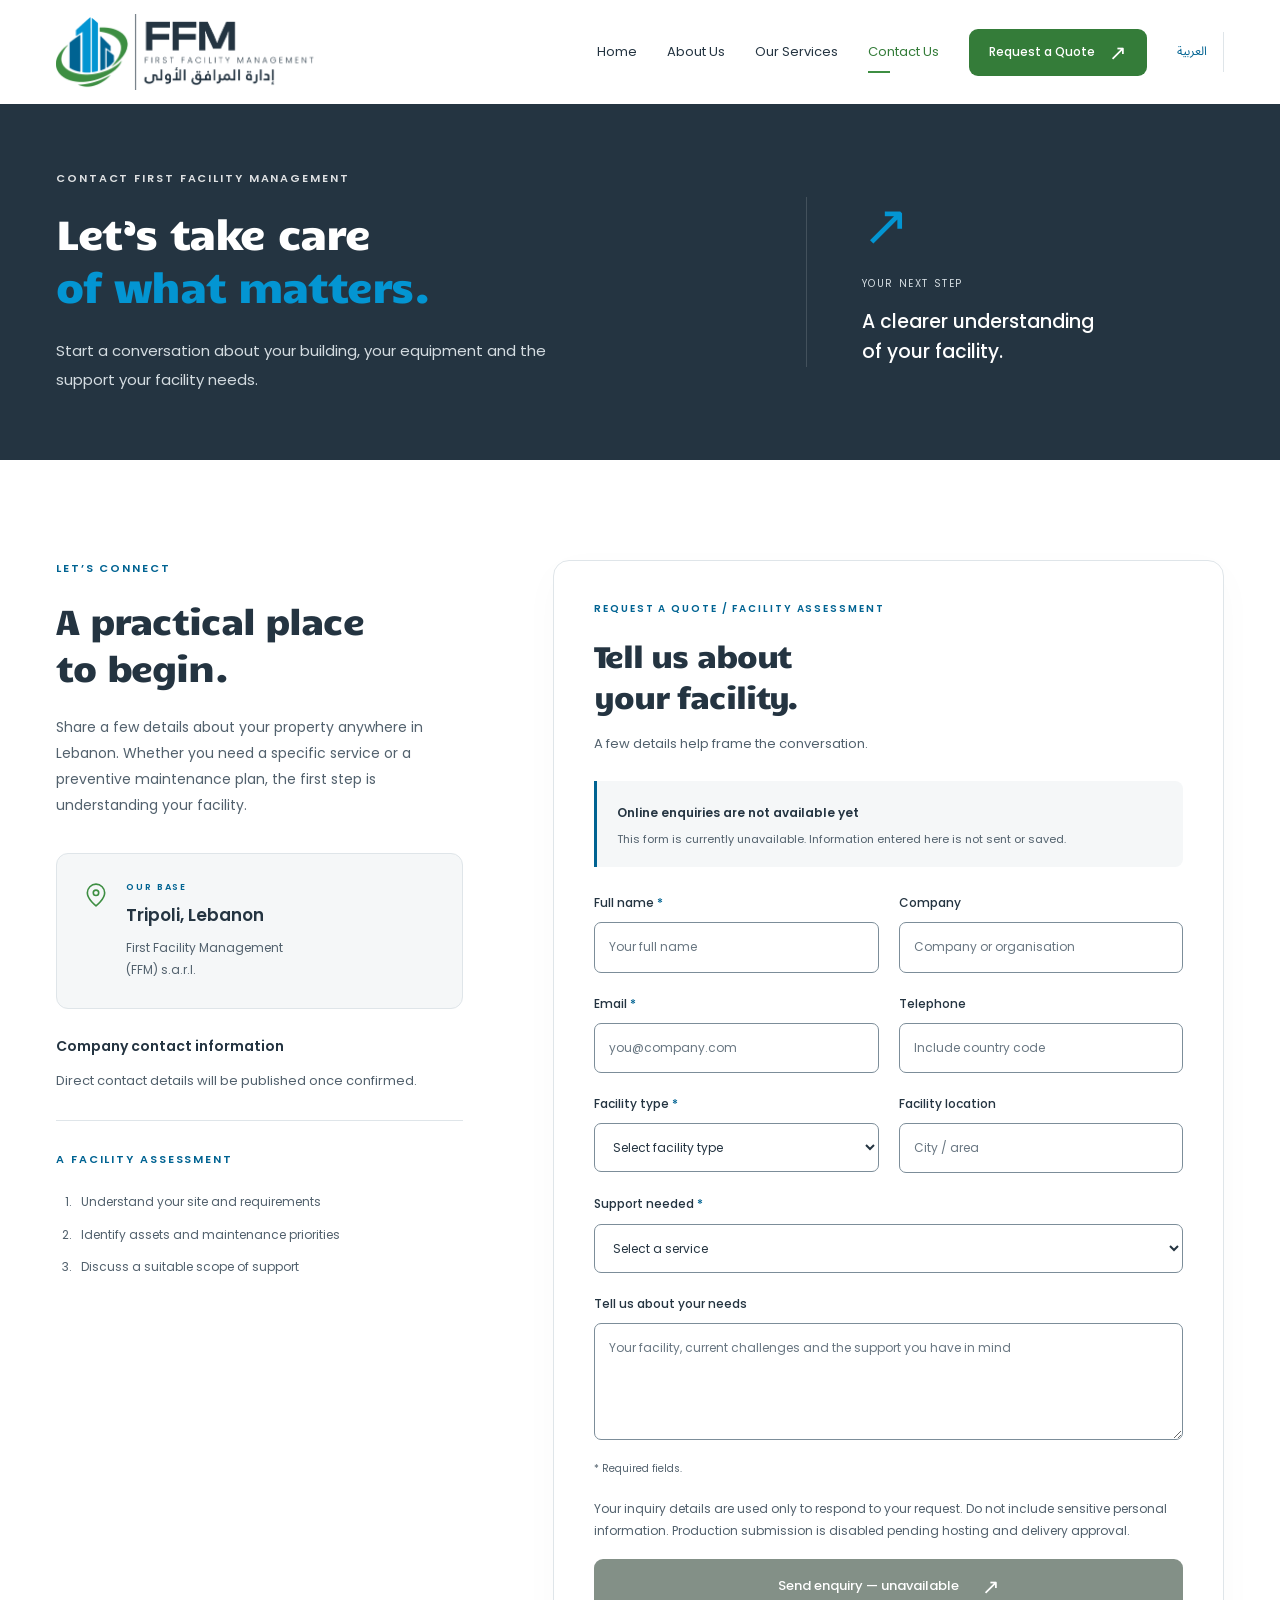
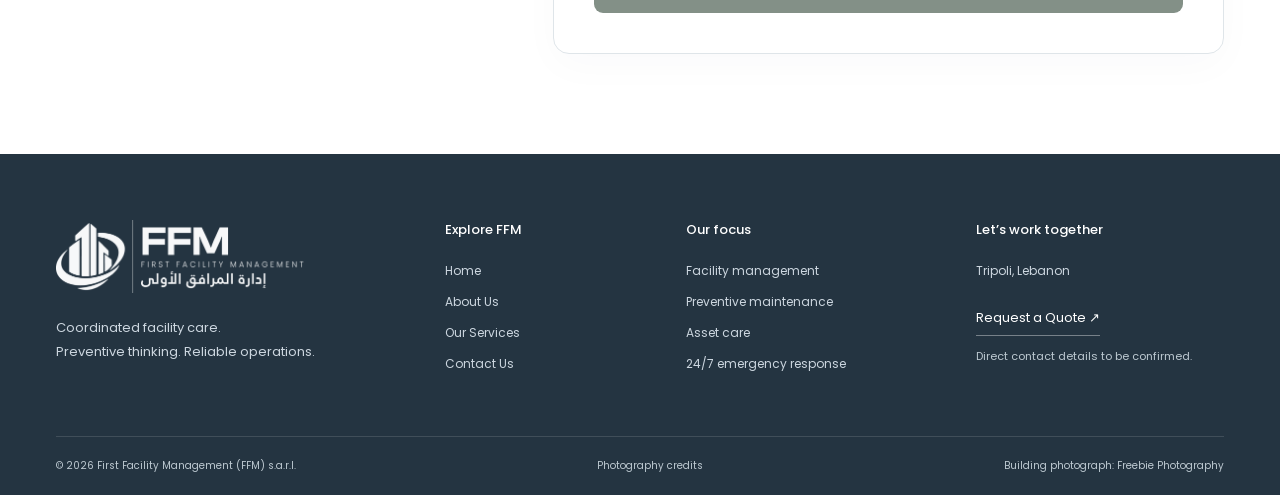
==== en/contact/index.html @ 8238edf7 "Add FFM bilingual staging website" ====
<!doctype html>
<html lang="en" dir="ltr">
<head><meta charset="UTF-8"><meta name="robots" content="noindex, nofollow, noarchive, noimageindex"><meta name="referrer" content="strict-origin-when-cross-origin"><meta http-equiv="Content-Security-Policy" content="default-src &#x27;none&#x27;; script-src &#x27;self&#x27; &#x27;sha256-ByNAc7vwTUI48RlP5/FOjQwm9kF1cXlcR42fUBdoius=&#x27; &#x27;sha256-IPCyXHOtfHx+lLaTHXvNApfLoQvkt0USBWjpABNQolk=&#x27; &#x27;sha256-KcLjpzPrXaC/90I0AnruU0Eg3U4C7017naidCH8Jn4w=&#x27; &#x27;sha256-QOn9Ll6CFoG+Bojv82BhRPxwMXw09pEdeHXZo+hRp00=&#x27; &#x27;sha256-X3HQGn8QXqvT7s4En+KaB195YepJVI7jg8d+Mjn8XVg=&#x27; &#x27;sha256-ZquLlb3VOGJIEPTYeCkK6D+r+b+BxRraUX3EFlGXvEA=&#x27; &#x27;sha256-oX+Po2NcwiCqyCruaH6kAVNzxfhDzzntPPLS+1Vaqjw=&#x27; &#x27;sha256-xtF+/rzwoTB33/N98cSfNZNFbw5Nmln5uhcgIHfJbFg=&#x27; &#x27;sha256-18t6ZNDaaEMp1JjkaYKXuNoH1evKsOM5sc8Bfl//blQ=&#x27; &#x27;sha256-/x7W7R75k8Roq0WaVRQX9blP4OufE5xbAdzklGxsgpw=&#x27;; style-src &#x27;self&#x27;; img-src &#x27;self&#x27;; font-src &#x27;self&#x27;; connect-src &#x27;none&#x27;; base-uri &#x27;none&#x27;; object-src &#x27;none&#x27;; form-action &#x27;none&#x27;; upgrade-insecure-requests"><meta name="viewport" content="width=device-width,initial-scale=1"><title>Contact First Facility Management | FFM Lebanon</title><meta name="description" content="Discuss facility management, building maintenance or a facility assessment anywhere in Lebanon with First Facility Management (FFM), based in Tripoli."><link rel="stylesheet" href="../../site.118ea492048d.css"><link rel="canonical" href="https://www.ffm-lb.com/en/contact/"><link rel="alternate" hreflang="en" href="https://www.ffm-lb.com/en/contact/"><link rel="alternate" hreflang="ar" href="https://www.ffm-lb.com/ar/contact/"><meta property="og:type" content="website"><meta property="og:title" content="Contact First Facility Management | FFM Lebanon"><meta property="og:description" content="Discuss facility management, building maintenance or a facility assessment anywhere in Lebanon with First Facility Management (FFM), based in Tripoli."><meta property="og:url" content="https://samad006.github.io/ffm-staging/en/contact/"><meta property="og:site_name" content="First Facility Management"><meta property="og:image" content="https://samad006.github.io/ffm-staging/assets/logo.a1af8da19d7b.png"><meta property="og:locale" content="en_LB"><link rel="icon" type="image/png" sizes="192x192" href="../../assets/favicon.png"><script type="application/ld+json">{"@context":"https://schema.org","@graph":[{"@type":"Organization","@id":"https://www.ffm-lb.com/#organization","name":"First Facility Management","alternateName":["إدارة المرافق الأولى","FFM"],"url":"https://www.ffm-lb.com/","logo":{"@type":"ImageObject","url":"https://www.ffm-lb.com/assets/logo.a1af8da19d7b.png"},"address":{"@type":"PostalAddress","addressLocality":"Tripoli","addressCountry":"LB"},"areaServed":{"@type":"Country","name":"Lebanon"},"hasOfferCatalog":{"@type":"OfferCatalog","name":"Facility management services","itemListElement":[{"@type":"Offer","itemOffered":{"@type":"Service","name":"Cleaning & Housekeeping","provider":{"@id":"https://www.ffm-lb.com/#organization"},"areaServed":{"@type":"Country","name":"Lebanon"}}},{"@type":"Offer","itemOffered":{"@type":"Service","name":"HVAC & Air-Conditioning","provider":{"@id":"https://www.ffm-lb.com/#organization"},"areaServed":{"@type":"Country","name":"Lebanon"}}},{"@type":"Offer","itemOffered":{"@type":"Service","name":"Building Maintenance & Civil Repairs","provider":{"@id":"https://www.ffm-lb.com/#organization"},"areaServed":{"@type":"Country","name":"Lebanon"}}},{"@type":"Offer","itemOffered":{"@type":"Service","name":"Security Services","provider":{"@id":"https://www.ffm-lb.com/#organization"},"areaServed":{"@type":"Country","name":"Lebanon"}}},{"@type":"Offer","itemOffered":{"@type":"Service","name":"Landscaping","provider":{"@id":"https://www.ffm-lb.com/#organization"},"areaServed":{"@type":"Country","name":"Lebanon"}}},{"@type":"Offer","itemOffered":{"@type":"Service","name":"Electrical Systems","provider":{"@id":"https://www.ffm-lb.com/#organization"},"areaServed":{"@type":"Country","name":"Lebanon"}}},{"@type":"Offer","itemOffered":{"@type":"Service","name":"Plumbing","provider":{"@id":"https://www.ffm-lb.com/#organization"},"areaServed":{"@type":"Country","name":"Lebanon"}}},{"@type":"Offer","itemOffered":{"@type":"Service","name":"Fire, Safety & Waste Management","provider":{"@id":"https://www.ffm-lb.com/#organization"},"areaServed":{"@type":"Country","name":"Lebanon"}}}]}},{"@type":"WebSite","@id":"https://www.ffm-lb.com/#website","url":"https://www.ffm-lb.com/","name":"First Facility Management","alternateName":["FFM","إدارة المرافق الأولى"],"inLanguage":["en","ar"],"publisher":{"@id":"https://www.ffm-lb.com/#organization"}},{"@type":"WebPage","@id":"https://www.ffm-lb.com/en/contact/#webpage","url":"https://www.ffm-lb.com/en/contact/","name":"Contact First Facility Management | FFM Lebanon","inLanguage":"en","isPartOf":{"@id":"https://www.ffm-lb.com/#website"},"about":{"@id":"https://www.ffm-lb.com/#organization"}}]}</script><script>document.documentElement.classList.add('js');</script><link rel="preload" as="font" type="font/woff2" crossorigin href="../../assets/Poppins-Regular.4e0089bafe3d.woff2"><link rel="preload" as="font" type="font/woff2" crossorigin href="../../assets/Candal.c8b5ec3eb2c2.woff2"></head>
<body class="inner-page contact-page"><a class="skip" href="#main">Skip to content</a><header class="header"><div class="wrap nav-wrap"><a class="brand" href="../" aria-label="First Facility Management home"><picture class="optimized-picture"><source type="image/webp" srcset="../../assets/logo.d8a178bd3ba6.webp"><img src="../../assets/logo.a1af8da19d7b.png" alt="FFM — First Facility Management" width="1067" height="308" decoding="async"></picture></a><button type="button" class="menu-toggle" hidden aria-label="Open navigation" data-close-label="Close navigation" aria-expanded="false" aria-controls="navigation"><span></span><span></span></button><nav id="navigation" aria-label="Main navigation"><a href="../">Home</a><a href="../about/">About Us</a><a href="../services/">Our Services</a><a href="./" class="active" aria-current="page">Contact Us</a><a class="button compact" href="./#enquiry">Request a Quote <span class="direction-arrow" aria-hidden="true">↗</span></a><a class="language-switch" href="../../ar/contact/" lang="ar" dir="rtl" aria-label="Switch to Arabic" data-language-switch>العربية</a></nav></div></header><main id="main" tabindex="-1">
<section class="page-hero contact-hero"><div class="wrap contact-hero-grid"><div><p class="eyebrow light">CONTACT FIRST FACILITY MANAGEMENT</p><h1>Let’s take care<br><span>of what matters.</span></h1><p>Start a conversation about your building, your equipment and the support your facility needs.</p></div><div class="contact-hero-aside"><span class="contact-mark" aria-hidden="true">↗</span><p>YOUR NEXT STEP</p><strong>A clearer understanding<br>of your facility.</strong></div></div></section>
<section class="section wrap contact-grid"><aside class="contact-information"><p class="eyebrow">LET’S CONNECT</p><h2>A practical place<br>to begin.</h2><p>Share a few details about your property anywhere in Lebanon. Whether you need a specific service or a preventive maintenance plan, the first step is understanding your facility.</p><div class="location-card"><svg class="icon" viewbox="0 0 24 24" aria-hidden="true"><path d="M20 10c0 6-8 12-8 12S4 16 4 10a8 8 0 1 1 16 0Z"/><circle cx="12" cy="10" r="2.5"/></svg><div><p class="eyebrow">OUR BASE</p><h3>Tripoli, Lebanon</h3><p>First Facility Management<br>(FFM) s.a.r.l.</p></div></div><div class="contact-details"><h3>Company contact information</h3><p>Direct contact details will be published once confirmed.</p></div><div class="contact-next"><p class="eyebrow">A FACILITY ASSESSMENT</p><ol><li>Understand your site and requirements</li><li>Identify assets and maintenance priorities</li><li>Discuss a suitable scope of support</li></ol></div></aside><div class="enquiry-card" id="enquiry"><p class="eyebrow">REQUEST A QUOTE / FACILITY ASSESSMENT</p><h2>Tell us about<br>your facility.</h2><p class="form-intro">A few details help frame the conversation.</p><div class="form-preview-note" id="form-disclosure"><strong>Online enquiries are not available yet</strong><p>This form is currently unavailable. Information entered here is not sent or saved.</p></div><noscript><p>The interactive form requires JavaScript. No information is submitted when it is unavailable.</p></noscript><form id="assessment-form" data-required-message="Please complete this field." data-email-message="Please enter a valid email address." data-length-message="Please shorten this entry to the allowed length." data-integration="disabled" data-form-messages="{&quot;demo_title&quot;: &quot;Local demonstration — no emails sent&quot;, &quot;demo_note&quot;: &quot;Use fictional details only. This local test service does not send email or save your inquiry.&quot;, &quot;submit&quot;: &quot;Send inquiry&quot;, &quot;required_note&quot;: &quot;* Required fields.&quot;, &quot;privacy&quot;: &quot;Your inquiry details are used only to respond to your request. Do not include sensitive personal information. Production submission is disabled pending hosting and delivery approval.&quot;, &quot;nojs&quot;: &quot;The interactive form requires JavaScript. No information is submitted when it is unavailable.&quot;, &quot;connecting&quot;: &quot;Connecting to the local test service…&quot;, &quot;ready&quot;: &quot;Ready for a local test. No email will be sent.&quot;, &quot;sending&quot;: &quot;Submitting your inquiry… Please wait.&quot;, &quot;success&quot;: &quot;The local test service accepted your inquiry. No email was sent.&quot;, &quot;reference&quot;: &quot;Reference:&quot;, &quot;accepted&quot;: &quot;Test inquiry accepted&quot;, &quot;validation_summary&quot;: &quot;Please check the following fields:&quot;, &quot;required&quot;: &quot;Please complete this field.&quot;, &quot;email&quot;: &quot;Please enter a valid email address.&quot;, &quot;too_long&quot;: &quot;Please shorten this entry to the allowed length.&quot;, &quot;invalid&quot;: &quot;Please check this value.&quot;, &quot;phone&quot;: &quot;Use a telephone number with country code, digits and standard separators.&quot;, &quot;network_error&quot;: &quot;We could not confirm acceptance because the connection was interrupted. Your details are still here. Retry without changing them to avoid duplicate submissions.&quot;, &quot;unavailable&quot;: &quot;The inquiry service is unavailable. Your details have not been cleared. Please reload or try again later.&quot;, &quot;delivery_failed&quot;: &quot;The delivery service did not confirm acceptance. Your details are still here; please try again later.&quot;, &quot;rate_limited&quot;: &quot;Too many attempts. Please wait 10 minutes before trying again.&quot;, &quot;too_fast&quot;: &quot;Please wait a moment, then try again.&quot;, &quot;rejected&quot;: &quot;We could not accept this request. Please check the form or try again later.&quot;, &quot;processing&quot;: &quot;This inquiry is still being processed. Wait a moment and retry without changing your details.&quot;, &quot;changed_request&quot;: &quot;This attempt no longer matches the original inquiry. Reload the page before starting a new request.&quot;, &quot;session_expired&quot;: &quot;Your form session expired. Please reload the page and try again.&quot;, &quot;invalid_request&quot;: &quot;We could not process this request. Please reload the page.&quot;, &quot;too_large&quot;: &quot;This request is too large. Please shorten your message.&quot;, &quot;field_name&quot;: &quot;Full name&quot;, &quot;field_company&quot;: &quot;Company&quot;, &quot;field_email&quot;: &quot;Email&quot;, &quot;field_phone&quot;: &quot;Telephone&quot;, &quot;field_facility&quot;: &quot;Facility type&quot;, &quot;field_location&quot;: &quot;Facility location&quot;, &quot;field_service&quot;: &quot;Support needed&quot;, &quot;field_message&quot;: &quot;Details&quot;, &quot;production_success&quot;: &quot;Your inquiry has been accepted for email delivery. Thank you for contacting First Facility Management.&quot;, &quot;disclosure_title&quot;: &quot;Online enquiries are not available yet&quot;, &quot;disclosure_note&quot;: &quot;This form is currently unavailable. Information entered here is not sent or saved.&quot;}" aria-describedby="form-disclosure form-privacy"><div id="form-errors" class="form-feedback" role="alert" tabindex="-1" hidden></div><div class="form-trap" aria-hidden="true"><label>Website<input name="website" tabindex="-1" autocomplete="off" maxlength="200"></label></div><div class="form-row"><label>Full name <span>*</span><input id="enquiry-name" name="name" dir="auto" maxlength="120" autocomplete="name" placeholder="Your full name" required></label><label>Company<input id="enquiry-company" name="company" dir="auto" maxlength="180" autocomplete="organization" placeholder="Company or organisation"></label></div><div class="form-row"><label>Email <span>*</span><input id="enquiry-email" name="email" dir="ltr" maxlength="254" type="email" autocomplete="email" placeholder="you@company.com" required></label><label>Telephone<input id="enquiry-phone" name="phone" dir="ltr" maxlength="40" type="tel" autocomplete="tel" placeholder="Include country code"></label></div><div class="form-row"><label>Facility type <span>*</span><select id="enquiry-facility" name="facility" required><option value="">Select facility type</option><option value="commercial">Commercial building / office</option><option value="residential">Residential complex</option><option value="hospitality">Hotel / hospitality</option><option value="industrial">Industrial facility</option><option value="other">Other</option></select></label><label>Facility location<input id="enquiry-location" name="location" dir="auto" maxlength="180" placeholder="City / area"></label></div><label>Support needed <span>*</span><select id="enquiry-service" name="service" required><option value="">Select a service</option><option value="assessment">Initial facility assessment</option><option value="preventive">Preventive maintenance plan</option><option value="multiple">Multiple facility services</option><option value="cleaning">Cleaning & Housekeeping</option><option value="hvac">HVAC & Air-Conditioning</option><option value="building">Building Maintenance & Civil Repairs</option><option value="security">Security Services</option><option value="landscaping">Landscaping</option><option value="electrical">Electrical Systems</option><option value="plumbing">Plumbing</option><option value="fire-safety">Fire, Safety & Waste Management</option></select></label><label>Tell us about your needs<textarea id="enquiry-message" name="message" dir="auto" maxlength="3000" rows="4" placeholder="Your facility, current challenges and the support you have in mind"></textarea></label><p class="required-note">* Required fields.</p><p id="form-privacy" class="form-privacy">Your inquiry details are used only to respond to your request. Do not include sensitive personal information. Production submission is disabled pending hosting and delivery approval.</p><p id="form-status" class="form-feedback" role="status" aria-live="polite" aria-atomic="true" tabindex="-1"></p><button class="button" type="submit" disabled aria-describedby="form-disclosure">Send enquiry — unavailable <span class="direction-arrow" aria-hidden="true">↗</span></button></form></div></section>
</main><footer><div class="wrap"><div class="footer-grid"><div class="footer-brand"><a href="../" aria-label="First Facility Management home"><picture class="optimized-picture"><source type="image/webp" srcset="../../assets/logo-white.f82beeea6bad.webp"><img src="../../assets/logo-white.808cdcf06591.png" alt="FFM — First Facility Management" width="1012" height="293" decoding="async"></picture></a><p>Coordinated facility care.<br>Preventive thinking. Reliable operations.</p></div><div><h3>Explore FFM</h3><a href="../">Home</a><a href="../about/">About Us</a><a href="../services/">Our Services</a><a href="./">Contact Us</a></div><div><h3>Our focus</h3><span>Facility management</span><span>Preventive maintenance</span><span>Asset care</span><span>24/7 emergency response</span></div><div><h3>Let’s work together</h3><span>Tripoli, Lebanon</span><a class="footer-cta" href="./#enquiry">Request a Quote ↗</a><p class="contact-note">Direct contact details to be confirmed.</p></div></div><div class="footer-bottom"><p>© 2026 First Facility Management (FFM) s.a.r.l.</p><a href="../../assets/IMAGE-CREDITS.txt">Photography credits</a><a href="https://freebie.photography/office/slides/office_block.htm">Building photograph: Freebie Photography</a></div></div></footer>
<script src="../../app.12c803af4e35.js" defer></script><script src="../../form.774b6dfcb8f4.js" defer></script></body></html>
---- site.118ea492048d.css ----
@font-face{font-family:Poppins;src:url('assets/Poppins-Regular.4e0089bafe3d.woff2')}@font-face{font-family:Poppins;src:url('assets/Poppins-Medium.714086076f14.woff2');font-weight:500}@font-face{font-family:Poppins;src:url('assets/Poppins-SemiBold.9757d1991bdb.woff2');font-weight:600}@font-face{font-family:Candal;src:url('assets/Candal.c8b5ec3eb2c2.woff2')}
:root{--navy:#243441;--green:#3d8e42;--blue:#0395d2;--bahama:#006392;--white:#fff;--muted:#596773;--line:#dfe5e9;--paper:#f5f7f8;--radius:16px}*{box-sizing:border-box}html{scroll-behavior:smooth;scroll-padding-top:40px}body{margin:0;color:var(--navy);font:14px/1.8 Poppins,Arial,sans-serif;background:#fff}button,input,select,textarea{font:inherit}button,a{-webkit-tap-highlight-color:transparent}button{cursor:pointer}a{color:inherit;text-decoration:none}button{color:inherit}img{display:block;max-width:100%;object-fit:cover}button:focus-visible,a:focus-visible,input:focus-visible,select:focus-visible,textarea:focus-visible{outline:3px solid var(--blue);outline-offset:5px}button{border:0}p,h1,h2,h3{margin:0}.wrap{width:min(1280px,calc(100% - 112px));margin-inline:auto}.section{padding-block:100px}.eyebrow{font-size:10px;letter-spacing:2px;font-weight:600;line-height:1.6;margin-bottom:20px;color:var(--bahama)}.eyebrow.light{color:#fff;opacity:.85}.dot{display:inline-block;width:6px;height:6px;border-radius:50%;background:var(--green);margin-inline-end:9px;flex-shrink:0}h1,h2{font-family:Candal,Poppins,sans-serif;font-weight:400;letter-spacing:-1.6px}h2{font-size:34px;line-height:1.35}h3{font-size:17px;line-height:1.5;font-weight:600}.button{display:inline-flex;gap:24px;align-items:center;justify-content:center;min-height:52px;border-radius:8px;padding:14px 24px;background:var(--green);color:#fff;font-size:12px;font-weight:500;line-height:1.5;transition:transform .2s,box-shadow .2s}.button span{font-size:21px;line-height:1}.button:hover{transform:translateY(-2px);box-shadow:0 6px 15px #0002}.button.outline{background:transparent;border:1px solid #ffffff45}.button.compact{min-height:44px;padding:12px 19px;font-size:11px;gap:14px}.text-link{display:inline-flex;align-items:center;gap:24px;background:none;padding:0 0 7px;border-bottom:1px solid var(--line);font-weight:500;font-size:12px;color:var(--bahama)}.text-link span{font-size:22px}.text-link:hover{border-color:var(--bahama)}.header{background:#fff}.nav-wrap{min-height:96px;display:flex;align-items:center;justify-content:space-between;gap:40px}.brand{width:257px;flex-shrink:0}.brand img{width:100%;height:auto;object-fit:contain}nav{display:flex;gap:31px;align-items:center}nav>a,nav>button:not(.button){font-size:12px;background:none;padding:11px 0;white-space:nowrap}nav .active{color:var(--green);position:relative}nav .active:after{content:'';position:absolute;width:16px;height:2px;background:var(--green);bottom:2px;inset-inline-start:0}.menu-toggle{display:none}.hero{background:var(--navy);color:#fff;padding-block:86px 110px}.hero-grid{display:grid;grid-template-columns:1.2fr 1fr;gap:54px;align-items:center}.hero h1{font-size:clamp(36px,3.5vw,51px);line-height:1.22;letter-spacing:-1.8px;margin-bottom:25px}.hero h1 span{color:var(--blue)}.hero-description{color:#d4dce1;font-size:15px;line-height:1.9;max-width:490px}.hero-actions{display:flex;flex-wrap:wrap;gap:13px;margin-top:32px}.hero-location{display:flex;align-items:center;gap:8px;margin-top:31px;font-size:11px;color:#c3ccd3}.icon{width:22px;height:22px;fill:none;stroke:currentColor;stroke-width:1.5;stroke-linecap:round;stroke-linejoin:round}.hero-location .icon{width:16px;height:16px}.hero-visual{position:relative;padding-bottom:32px}.hero-photo{width:100%;height:390px;border-radius:var(--radius);object-fit:cover}.image-label{position:absolute;top:20px;inset-inline-start:20px;border:1px solid #fff6;color:#fff;background:#24344180;padding:5px 10px;border-radius:5px;font-size:8px;letter-spacing:1.5px}.photo-card{position:absolute;bottom:4px;inset-inline-start:24px;inset-inline-end:24px;display:flex;gap:13px;align-items:center;background:#fff;color:var(--navy);border-radius:10px;padding:18px 20px;box-shadow:0 10px 30px #0002}.photo-card strong{font-size:12px;font-weight:600}.photo-card p{font-size:10px;color:var(--muted)}.card-icon{display:grid;place-items:center;border-radius:50%;background:#edf5ee;color:var(--green);width:42px;height:42px;flex-shrink:0}.pillars{display:grid;grid-template-columns:repeat(3,1fr);margin-top:-42px;position:relative;background:#fff;border:1px solid var(--line);border-radius:12px;box-shadow:0 10px 35px #24344106;padding:27px 0}.pillars article{padding-inline:31px;border-inline-end:1px solid var(--line)}.pillars article:last-child{border:0}.pillars .eyebrow{font-size:8px;letter-spacing:1.5px;color:var(--muted);display:block;margin-bottom:8px}.pillars strong{font-size:23px;line-height:1.5;display:block;letter-spacing:-.7px;font-weight:600}.pillars p{font-size:10px;color:var(--muted);margin-top:5px}.intro{display:grid;grid-template-columns:1fr 1fr;gap:100px}.intro-copy>p{color:var(--muted);line-height:1.95;margin-bottom:14px}.intro-copy .text-link{margin-top:11px}.services{background:var(--paper)}.section-head{display:flex;justify-content:space-between;gap:40px;align-items:flex-end;margin-bottom:40px}.section-head-side p{font-size:12px;color:var(--muted);margin-bottom:16px}.service-grid{display:grid;grid-template-columns:repeat(3,1fr);gap:24px}.service-card{text-align:start;padding:0;background:#fff;border:1px solid var(--line);border-radius:12px;overflow:hidden;transition:transform .25s,box-shadow .25s}.service-card:hover{transform:translateY(-5px);box-shadow:0 10px 25px #24344110}.service-image{position:relative;overflow:hidden;height:235px}.service-image img{width:100%;height:100%;transition:transform .6s}.service-card:hover img{transform:scale(1.04)}.service-image>span{position:absolute;inset-inline-start:18px;bottom:16px;background:#ffffffee;padding:5px 10px;border-radius:4px;font-size:8px;letter-spacing:1.2px;line-height:1.6;font-weight:500}.service-body{padding:25px}.service-title{display:flex;align-items:center;justify-content:space-between;gap:8px}.service-title h3{font-size:16px}.round-arrow{border:1px solid var(--line);border-radius:50%;width:30px;height:30px;display:grid;place-items:center;flex-shrink:0;font-size:16px}.service-body p{font-size:12px;line-height:1.9;color:var(--muted);margin-top:15px}.services-note{display:flex;align-items:center;justify-content:center;margin-top:30px;color:var(--muted);font-size:10px}.why{display:grid;grid-template-columns:1fr 1.1fr;gap:90px;align-items:center}.why-visual{height:540px;position:relative;border-radius:var(--radius);overflow:hidden}.why-visual>img,.why-visual>picture>img{width:100%;height:100%;object-position:43% center}.why-caption{position:absolute;bottom:0;inset-inline:0;background:var(--navy);padding:29px 32px;color:#fff}.why-caption .eyebrow{font-size:8px;margin-bottom:9px}.why-caption>p:last-child{font-size:20px;line-height:1.5;font-weight:500}.section-description{font-size:12px;color:var(--muted);margin-top:20px;max-width:440px}.benefits{margin-top:26px}.benefits article{display:flex;gap:20px;border-top:1px solid var(--line);padding:20px 0}.benefits article:last-child{padding-bottom:0}.benefit-number{font-size:10px;font-weight:600;color:var(--green);padding-top:4px}.benefits h3{font-size:15px;margin-bottom:7px}.benefits p{font-size:11px;color:var(--muted);line-height:1.9}.approach{background:var(--paper);padding-block:80px}.approach-intro{font-size:12px;color:var(--muted)}.steps{display:grid;grid-template-columns:repeat(4,1fr);gap:35px;margin-top:48px}.step-number{display:block;font:24px Candal,sans-serif;color:var(--bahama);border-bottom:1px solid #b6c5cf;padding-bottom:25px;position:relative}.step-number:after{content:'';height:5px;width:5px;position:absolute;bottom:-3px;inset-inline-start:0;background:var(--green);border-radius:50%}.steps h3{font-size:14px;margin:22px 0 10px}.steps p{font-size:11px;color:var(--muted)}.cta-section{padding-block:75px}.cta{background:var(--bahama);color:#fff;border-radius:16px;padding:54px 56px;display:flex;align-items:center;justify-content:space-between;gap:40px}.cta h2{font-size:30px}.cta .eyebrow{font-size:9px}.cta p:last-child{font-size:12px;color:#d7e7ef;margin-top:17px}.button.white{background:#fff;color:var(--bahama);font-size:11px;white-space:nowrap}footer{background:var(--navy);color:#fff;padding-top:62px}.footer-grid{display:grid;grid-template-columns:1.4fr .8fr 1fr 1fr;gap:50px;padding-bottom:50px}.footer-brand img{width:250px;height:auto;object-fit:contain}.footer-brand p{margin-top:23px;font-size:11px;color:#bdc9d1}.footer-grid h3{font-size:11px;font-weight:500;margin-bottom:17px}.footer-grid a:not(.footer-brand a):not(.footer-cta),.footer-grid button:not(.footer-cta),.footer-grid span{font-size:10px;color:#bdc9d1;display:block;background:none;padding:0;margin-bottom:8px;text-align:start}.footer-cta{display:inline-block;background:none;color:#fff;border-bottom:1px solid #ffffff60;padding:5px 0;margin-top:10px;font-size:11px}.contact-note{font-size:9px;color:#bdc9d1;margin-top:10px}.footer-bottom{border-top:1px solid #ffffff20;display:flex;justify-content:space-between;gap:20px;padding-block:20px;font-size:8px;color:#bdc9d1}.footer-bottom button{background:none;padding:0;font-size:8px;color:#bdc9d1}.footer-bottom a{font-size:8px}.skip{position:absolute;top:-100px;inset-inline-start:10px;padding:10px 20px;background:#fff;z-index:10}.skip:focus{top:10px}dialog{width:min(570px,calc(100% - 36px));padding:42px;border:none;border-radius:16px;color:var(--navy);box-shadow:0 25px 80px #0003;max-height:85vh;overflow:auto}dialog::backdrop{background:#16242ed0}dialog h2{font-size:26px;margin-bottom:20px}.close{position:absolute;top:12px;inset-inline-end:16px;font-size:28px;background:none;width:35px;height:35px}dialog p{font-size:12px;color:var(--muted);margin-bottom:16px}dialog ul{padding-inline-start:20px;font-size:12px;color:var(--muted)}dialog a{color:var(--bahama);text-decoration:underline}dialog .eyebrow{font-size:9px}dialog label{display:block;font-size:11px;margin-bottom:13px}dialog input,dialog select,dialog textarea{width:100%;display:block;padding:10px 12px;margin-top:5px;border:1px solid #becbd4;border-radius:6px;background:#fff;color:var(--navy);font-size:12px}dialog .button{width:100%;margin-top:10px}.preview-note{font-size:10px!important;background:var(--paper);padding:10px;border-radius:6px}
@media(min-width:1600px){.hero h1{font-size:52px}.hero{padding-block:95px 125px}.hero-photo{height:415px}}
@media(max-width:1100px){.wrap{width:calc(100% - 64px)}.nav-wrap{gap:25px}.brand{width:220px}nav{gap:20px}nav>a,nav>button:not(.button){font-size:11px}.hero-grid{gap:30px;grid-template-columns:1.1fr 1fr}.hero h1{font-size:38px}.hero-photo{height:365px}.photo-card{inset-inline:14px;padding:14px;gap:10px}.photo-card strong{font-size:10px}.photo-card p{font-size:8px}.intro{gap:45px}.why{gap:45px}.service-image{height:190px}.service-body{padding:20px}.service-title h3{font-size:14px}.footer-grid{gap:25px}.footer-brand img{width:210px}.cta{padding:40px}.cta h2{font-size:26px}h2{font-size:29px}.steps{gap:24px}}
@media(max-width:820px){.nav-wrap{min-height:82px}.brand{width:220px}.menu-toggle{display:flex;flex-direction:column;justify-content:center;gap:6px;padding:12px;background:none;z-index:3}.menu-toggle span{display:block;width:23px;height:2px;background:var(--navy)}nav{display:none;position:absolute;top:82px;inset-inline:0;background:#fff;padding:20px 32px 30px;z-index:2;border-top:1px solid var(--line);box-shadow:0 10px 25px #0001;align-items:stretch;gap:9px}nav.open{display:flex;flex-direction:column}nav>a,nav>button:not(.button){text-align:start;font-size:14px;padding:10px}nav .active:after{display:none}.hero{padding-block:55px 88px}.hero-grid{grid-template-columns:1fr;gap:38px}.hero h1{font-size:44px}.hero-copy{max-width:650px}.hero-description{max-width:570px}.hero-photo{height:330px;object-position:center}.hero-visual{padding-bottom:22px}.photo-card{max-width:400px;inset-inline-start:20px;inset-inline-end:20px;bottom:0;padding:16px}.photo-card strong{font-size:12px}.photo-card p{font-size:10px}.image-label{top:16px}.pillars{margin-top:-38px;padding:22px 0}.pillars article{padding-inline:18px}.pillars strong{font-size:19px}.pillars p{font-size:9px}.pillars .eyebrow{font-size:7px;letter-spacing:1px}.section{padding-block:65px}.intro{gap:35px}.service-grid{gap:16px}.service-image{height:170px}.service-body{padding:18px}.service-title h3{font-size:13px}.service-body p{font-size:10px}.round-arrow{width:24px;height:24px}.why{grid-template-columns:1fr;gap:40px}.why-visual{height:340px}.why-caption{inset-inline-start:auto;width:50%;padding:25px}.why-copy{max-width:630px}.section-description{max-width:none}.benefits p{font-size:12px}.steps{grid-template-columns:repeat(2,1fr);gap:30px}.cta-section{padding-block:55px}.cta{flex-direction:column;align-items:flex-start;gap:28px}.footer-grid{grid-template-columns:1fr 1fr;gap:35px}.footer-bottom{flex-wrap:wrap}.footer-bottom p{width:100%}}
@media(max-width:560px){.wrap{width:calc(100% - 40px)}body{font-size:12px}.nav-wrap{min-height:76px}.brand{width:208px}nav{top:76px;padding-inline:20px}.hero{padding-block:45px 65px}.hero-grid{gap:32px}.hero .eyebrow{font-size:8px;letter-spacing:1.5px;margin-bottom:20px}.hero h1{font-size:clamp(27px,7.8vw,42px);letter-spacing:-1px;margin-bottom:22px;line-height:1.32}.hero-description{font-size:12px;line-height:1.95}.hero-description br{display:none}.hero-actions{margin-top:26px;gap:10px}.button{font-size:10px;min-height:48px;padding:13px 16px;gap:14px}.hero-location{margin-top:24px;font-size:10px}.hero-photo{height:260px;border-radius:12px}.hero-visual{padding-bottom:30px}.photo-card{inset-inline:14px;padding:14px;gap:10px}.photo-card strong{font-size:10px}.photo-card p{font-size:8px}.card-icon{width:35px;height:35px}.image-label{font-size:7px;inset-inline-start:14px;top:14px}.pillars{grid-template-columns:1fr;margin-top:-26px;padding:0 20px;border-radius:10px}.pillars article{padding:20px 0;border-inline-end:0;border-bottom:1px solid var(--line);display:grid;grid-template-columns:1fr 1.25fr;column-gap:18px;align-items:center}.pillars .eyebrow{grid-column:1/-1;margin-bottom:4px;font-size:7px}.pillars strong{font-size:17px;letter-spacing:-.5px}.pillars p{font-size:9px;line-height:1.8;margin:0}.section{padding-block:52px}.eyebrow{font-size:8px;margin-bottom:14px;letter-spacing:1.6px}h2{font-size:24px;line-height:1.4;letter-spacing:-.8px}.intro{grid-template-columns:1fr;gap:24px}.intro-copy p{font-size:12px}.text-link{font-size:11px}.section-head{display:block;margin-bottom:28px}.section-head-side{margin-top:22px}.section-head-side p{font-size:11px;margin-bottom:10px}.service-grid{grid-template-columns:1fr;gap:22px}.service-image{height:215px}.service-body{padding:23px}.service-title h3{font-size:16px}.service-body p{font-size:12px;margin-top:10px}.round-arrow{width:30px;height:30px}.services-note{font-size:9px;margin-top:24px;align-items:flex-start;justify-content:flex-start}.services-note .dot{margin-top:5px}.why{gap:32px}.why-visual{height:335px}.why-caption{width:100%;padding:21px 24px}.why-caption>p:last-child{font-size:17px}.why-caption>p:last-child br{display:none}.section-description{font-size:12px}.benefits article{gap:15px;padding:20px 0}.benefits h3{font-size:14px}.benefits p{font-size:11px}.approach-intro{margin-top:20px;font-size:11px}.steps{grid-template-columns:1fr;gap:25px;margin-top:30px}.steps article{display:grid;grid-template-columns:42px 1fr;column-gap:20px;border-top:1px solid var(--line);padding-top:24px}.step-number{grid-row:1/3;font-size:19px;border:0;padding:0}.step-number:after{display:none}.steps h3{font-size:14px;margin:0 0 8px}.steps p{font-size:11px}.cta-section{padding-block:40px}.cta{border-radius:12px;padding:32px 25px;gap:25px}.cta h2{font-size:23px}.cta h2 br{display:none}.cta .eyebrow{font-size:7px;letter-spacing:1px}.cta p:last-child{font-size:11px}.cta p:last-child br{display:none}.button.white{white-space:normal;gap:18px;font-size:10px;width:100%}footer{padding-top:45px}.footer-grid{grid-template-columns:1fr 1fr;gap:30px 20px;padding-bottom:35px}.footer-brand{grid-column:1/-1}.footer-brand img{width:230px}.footer-brand p{font-size:11px;margin-top:18px}.footer-grid>div:last-child{grid-column:1/-1}.footer-grid h3{font-size:11px}.footer-grid a:not(.footer-brand a):not(.footer-cta),.footer-grid button:not(.footer-cta),.footer-grid span{font-size:10px}.footer-bottom{gap:12px;padding-block:22px}.footer-bottom a,.footer-bottom button,.footer-bottom p{font-size:8px}.footer-bottom a{width:100%}dialog{padding:35px 24px}dialog h2{font-size:22px}}
@media(prefers-reduced-motion:reduce){html{scroll-behavior:auto}*{transition:none!important}}
:root { --muted: #52616d; --ease: cubic-bezier(.2,.7,.3,1); }
@font-face { font-family: Poppins; src: url('assets/Poppins-Regular.4e0089bafe3d.woff2'); font-display: swap; }
@font-face { font-family: Poppins; src: url('assets/Poppins-Medium.714086076f14.woff2'); font-weight: 500; font-display: swap; }
@font-face { font-family: Poppins; src: url('assets/Poppins-SemiBold.9757d1991bdb.woff2'); font-weight: 600; font-display: swap; }
@font-face { font-family: Candal; src: url('assets/Candal.c8b5ec3eb2c2.woff2'); font-display: swap; }
body { font-size: 15px; line-height: 1.85; -webkit-font-smoothing: antialiased; }
h2 { font-size: 35px; letter-spacing: -1.15px; line-height: 1.36; text-wrap: balance; }
.eyebrow { font-size: 11px; letter-spacing: 1.9px; margin-bottom: 18px; }
.nav-wrap { min-height: 104px; }
.brand { width: 260px; }
nav { gap: 30px; }
nav>a, nav>button:not(.button) { font-size: 13px; transition: color .2s; }
nav>a:hover, nav>button:not(.button):hover { color: var(--bahama); }
nav .active:after { width: 22px; height: 2px; }
.button { font-size: 13px; font-weight: 500; min-height: 54px; padding: 15px 24px; border-radius: 9px; gap: 23px; transition: transform .25s var(--ease), box-shadow .25s, background-color .25s; }
.button.compact { font-size: 12px; min-height: 46px; padding: 13px 20px; }
.button span, .text-link span { transition: transform .25s var(--ease); }
.button:hover span, .text-link:hover span { transform: translate(3px,-2px); }
.button:hover { transform: translateY(-2px); box-shadow: 0 8px 24px #00000018; }
.button:active { transform: translateY(0); box-shadow: none; }
.button.outline { border-color: #ffffff65; }
.button.outline:hover { background: #ffffff0b; border-color: #ffffffa0; }
.text-link { font-size: 13px; gap: 26px; border-color: #bfcdd6; padding-bottom: 6px; }
.hero { padding-block: 76px 116px; position: relative; overflow: clip; }
.hero-grid { grid-template-columns: 1.2fr 1fr; gap: 50px; }
.hero-copy { padding-block: 10px; }
.hero .eyebrow { font-size: 10px; margin-bottom: 27px; }
.hero h1 { font-size: 53px; line-height: 1.23; letter-spacing: -1.75px; margin-bottom: 29px; }
.hero-description { font-size: 16px; max-width: 515px; line-height: 1.85; color: #d5dee5; }
.hero-lead { display: block; font-weight: 500; color: #fff; margin-bottom: 8px; }
.hero-actions { margin-top: 34px; gap: 14px; }
.hero-location { font-size: 12px; margin-top: 28px; color: #c8d4dd; }
.hero-visual { padding-bottom: 29px; }
.hero-photo { height: 475px; border-radius: 18px; object-position: 52% 58%; border: 1px solid #ffffff25; }
.image-label { font-size: 9px; letter-spacing: 1.3px; background: #243441df; padding: 8px 12px; border-color: #ffffff45; top: 22px; inset-inline-start: 22px; }
.photo-card { bottom: 0; inset-inline: 22px; padding: 22px; gap: 16px; border-radius: 12px; box-shadow: 0 18px 35px #111d2840; }
.photo-card strong { font-size: 13px; line-height: 1.6; }
.photo-card p { font-size: 11px; margin-top: 3px; }
.card-icon { width: 46px; height: 46px; }
.pillars { margin-top: -46px; padding: 31px 0; border-radius: 14px; box-shadow: 0 12px 36px #24344108; }
.pillars article { position: relative; padding-inline: 33px; }
.pillars .eyebrow { font-size: 9px; letter-spacing: 1.5px; padding-inline-end: 25px; margin-bottom: 10px; }
.pillars strong { font-size: 26px; line-height: 1.4; }
.pillars p { font-size: 12px; margin-top: 8px; padding-inline-end: 14px; }
.pillar-icon { position: absolute; top: 0; inset-inline-end: 27px; width: 24px; height: 24px; color: var(--bahama); opacity: .65; }
.pillar-icon svg { width: 22px; height: 22px; }
.intro { gap: 94px; align-items: start; }
.intro-copy>p { font-size: 15px; line-height: 1.9; margin-bottom: 17px; }
.intro-copy .text-link { margin-top: 8px; }
.section-head { margin-bottom: 43px; }
.section-head-side p { font-size: 14px; line-height: 1.8; margin-bottom: 18px; }
.service-grid { gap: 25px; align-items: stretch; }
.service-card { border-radius: 14px; display: flex; flex-direction: column; transition: transform .3s var(--ease), box-shadow .3s, border-color .3s; }
.service-card:hover, .service-card:focus-visible { border-color: #9fc2d6; transform: translateY(-5px); box-shadow: 0 16px 36px #24344110; }
.service-image { height: 255px; width: 100%; }
.service-image img { transition: transform .8s var(--ease); }
.service-image>span { font-size: 9px; padding: 7px 11px; bottom: 18px; inset-inline-start: 20px; border-radius: 5px; }
.service-body { padding: 26px; flex: 1; }
.service-title h3 { font-size: 18px; letter-spacing: -.35px; }
.service-body p { font-size: 14px; line-height: 1.8; margin-top: 14px; }
.round-arrow { width: 36px; height: 36px; font-size: 20px; transition: color .25s, background-color .25s, border-color .25s, transform .25s; }
.service-card:hover .round-arrow { background: var(--bahama); border-color: var(--bahama); color: #fff; transform: rotate(0deg); }
.services-note { font-size: 12px; margin-top: 32px; }
.why { gap: 77px; grid-template-columns: 1fr 1.08fr; }
.why-visual { height: 610px; border-radius: 18px; overflow: visible; padding-bottom: 40px; }
.why-visual>img,.why-visual>picture>img { height: 100%; border-radius: 18px; object-position: 47% center; }
.why-caption { inset-inline-start: 24px; inset-inline-end: 24px; bottom: 0; border-radius: 12px; border-inline-start: 4px solid var(--green); padding: 26px 28px; box-shadow: 0 12px 35px #24344112; }
.why-caption .eyebrow { font-size: 9px; letter-spacing: 1.6px; }
.why-caption>p:last-child { font-size: 19px; line-height: 1.55; }
.why-copy .section-description { font-size: 14px; line-height: 1.9; max-width: 465px; margin-top: 21px; }
.benefits { margin-top: 27px; }
.benefits article { gap: 20px; padding: 23px 0; align-items: flex-start; }
.benefit-number { display: grid; place-items: center; flex-shrink: 0; width: 39px; height: 39px; border-radius: 10px; padding: 0; background: #eef5f9; color: var(--bahama); font-size: 12px; transition: background-color .3s; }
.benefits article:hover .benefit-number { background: #e0edf5; }
.benefits h3 { font-size: 16px; margin-bottom: 7px; }
.benefits p { font-size: 13px; line-height: 1.85; }
.approach { background: var(--navy); color: #fff; padding-block: 84px 88px; }
.approach .eyebrow { color: #bcd5e5; }
.approach h2 { font-size: 34px; }
.approach h2 span { color: var(--blue); }
.approach-intro { color: #c5d2dc; font-size: 14px; line-height: 1.85; }
.steps { position: relative; grid-template-columns: repeat(4,1fr); gap: 38px; margin-top: 49px; }
.steps:before { content: ''; position: absolute; top: 28px; inset-inline-start: 28px; inset-inline-end: calc(25% - 20px); height: 1px; background: #ffffff35; }
.steps article { position: relative; padding-top: 0; }
.step-number { width: 58px; height: 58px; display: grid; place-items: center; color: #fff; font-size: 20px; border: 1px solid #ffffff55; border-radius: 50%; background: var(--navy); padding: 0; transition: border-color .3s, color .3s; }
.step-number:after { display: none; }
.steps article:hover .step-number { border-color: var(--blue); color: var(--blue); }
.steps h3 { font-size: 16px; line-height: 1.5; font-weight: 500; margin: 25px 0 13px; }
.steps p { font-size: 13px; line-height: 1.9; color: #c5d2dc; }
.cta-section { padding-block: 84px; }
.cta { border-radius: 18px; padding: 56px; gap: 46px; }
.cta h2 { font-size: 32px; }
.cta .eyebrow { font-size: 10px; }
.cta p:last-child { font-size: 14px; line-height: 1.9; }
.button.white { font-size: 12px; }
footer { padding-top: 66px; }
.footer-grid { gap: 42px; padding-bottom: 52px; }
.footer-brand p { font-size: 13px; color: #ccd6df; }
.footer-grid h3 { font-size: 13px; margin-bottom: 20px; }
.footer-grid a:not(.footer-brand a):not(.footer-cta), .footer-grid button:not(.footer-cta), .footer-grid span { font-size: 12px; color: #ccd6df; margin-bottom: 9px; }
.footer-grid a:hover, .footer-grid button:hover { color: #fff; }
.footer-cta { font-size: 13px; }
.contact-note { font-size: 11px; }
.footer-bottom, .footer-bottom button, .footer-bottom a { font-size: 10px; line-height: 1.8; }
dialog { padding: 46px; border: 1px solid var(--line); }
dialog p, dialog ul { font-size: 14px; line-height: 1.85; }
dialog label { font-size: 13px; margin-bottom: 16px; }
dialog input, dialog select, dialog textarea { font-size: 14px; padding: 12px; }
dialog .close { width: 44px; height: 44px; }
.preview-note { font-size: 12px!important; }
.reveal { opacity: 1; }
@media(prefers-reduced-motion:no-preference) {
.reveal-ready .reveal { opacity: 0; transform: translateY(18px); transition: opacity .65s var(--ease), transform .65s var(--ease); }
.reveal-ready .reveal.is-visible { opacity: 1; transform: none; }
.hero-copy { animation: enter .65s var(--ease) both; }
.hero-visual { animation: enter .8s .08s var(--ease) both; }
@keyframes enter { from { opacity:0; transform:translateY(13px); } to { opacity:1; transform:none; } }
}
@media(min-width:1600px) { .hero h1 { font-size:54px; } .hero-photo { height:480px; } }
@media(max-width:1100px) {
.brand { width: 222px; } nav { gap: 20px; } nav>a, nav>button:not(.button) { font-size: 12px; }
.hero-grid { grid-template-columns: 1.16fr 1fr; gap: 35px; }
.hero h1 { font-size: 40px; } .hero-description { font-size: 14px; }
.hero-photo { height: 410px; } .photo-card { padding: 17px; inset-inline: 15px; gap: 12px; }
.photo-card strong { font-size: 11px; } .photo-card p { font-size: 10px; }
h2 { font-size: 30px; } .intro { gap: 55px; }
.pillars article { padding-inline:24px; } .pillars strong { font-size:23px; } .pillars p { font-size:11px; }
.pillar-icon { inset-inline-end:18px; }
.service-title h3 { font-size:15px; } .service-body { padding:22px; } .service-body p { font-size:13px; }
.service-image { height:220px; } .why { gap:46px; } .why-visual { height:620px; }
.why-caption { inset-inline:16px; padding:23px; } .why-caption>p:last-child { font-size:17px; }
.benefits h3 { font-size:15px; } .benefits p { font-size:12px; }
.steps { gap:28px; } .steps h3 { font-size:14px; } .steps p { font-size:12px; }
.cta { padding:44px; gap:30px; } .cta h2 { font-size:28px; }
.footer-grid { gap:28px; } .footer-grid span, .footer-grid a:not(.footer-brand a):not(.footer-cta), .footer-grid button:not(.footer-cta) { font-size:11px; }
}
@media(max-width:820px) {
.nav-wrap { min-height:86px; } nav { top:86px; } nav>a, nav>button:not(.button) { font-size:15px; }
.hero { padding-block:55px 86px; } .hero-grid { grid-template-columns:1fr; gap:38px; }
.hero h1 { font-size:47px; } .hero-description { font-size:16px; max-width:590px; }
.hero-copy { padding:0; } .hero-photo { height:360px; object-position:50% 58%; }
.hero-visual { padding-bottom:29px; } .photo-card { max-width:440px; padding:20px; inset-inline:22px; }
.photo-card strong { font-size:13px; } .photo-card p { font-size:11px; }
.pillars { padding:25px 0; } .pillars article { padding-inline:19px; }
.pillars .eyebrow { font-size:8px; letter-spacing:1px; } .pillar-icon { display:none; }
.pillars strong { font-size:20px; } .pillars p { font-size:11px; }
.intro { gap:38px; } .intro-copy>p { font-size:14px; }
.section-head-side p { font-size:12px; } .service-grid { gap:16px; }
.service-image { height:185px; } .service-body { padding:19px; } .service-title { flex-wrap:wrap; }
.service-title h3 { font-size:15px; flex-basis:calc(100% - 40px); } .round-arrow { width:30px; height:30px; }
.service-body p { font-size:12px; } .service-image>span { font-size:8px; inset-inline-start:12px; }
.why { grid-template-columns:1fr; gap:40px; } .why-visual { height:450px; }
.why-visual>img,.why-visual>picture>img { object-position:50% 45%; } .why-caption { width:56%; inset-inline-start:auto; inset-inline-end:22px; padding:24px; }
.why-copy { max-width:none; } .why-copy .section-description { max-width:600px; }
.benefits p { font-size:14px; } .benefits h3 { font-size:17px; }
.approach { padding-block:65px; } .approach .section-head { align-items:start; }
.approach h2 { font-size:30px; } .approach-intro { font-size:12px; }
.steps { grid-template-columns:repeat(2,1fr); gap:38px; } .steps:before { display:none; }
.steps h3 { font-size:16px; } .steps p { font-size:14px; }
.cta-section { padding-block:62px; } .cta { align-items:flex-start; gap:28px; }
.footer-grid { gap:36px; } .footer-grid span, .footer-grid a:not(.footer-brand a):not(.footer-cta), .footer-grid button:not(.footer-cta) { font-size:12px; }
}
@media(max-width:560px) {
body { font-size:14px; } .wrap { width:calc(100% - 40px); }
.nav-wrap { min-height:82px; } .brand { width:210px; } nav { top:82px; }
.menu-toggle { min-height:44px; min-width:44px; }
.hero { padding-block:42px 68px; } .hero-grid { gap:31px; }
.hero .eyebrow { font-size:8px; letter-spacing:1.45px; margin-bottom:24px; }
.hero h1 { font-size:clamp(26px,7.8vw,43px); line-height:1.3; margin-bottom:25px; letter-spacing:-.7px; }
.hero-description { font-size:14px; line-height:1.85; } .hero-lead { margin-bottom:10px; font-size:13px; }
.hero-actions { gap:12px; margin-top:27px; }
.button { font-size:11px; min-height:50px; padding:14px 17px; gap:14px; }
.hero-actions .button { flex:1; } .hero-actions .button span { font-size:19px; }
.hero-location { font-size:11px; margin-top:24px; }
.hero-photo { height:290px; border-radius:14px; object-position:50% 56%; }
.hero-visual { padding-bottom:26px; }
.image-label { font-size:8px; letter-spacing:1px; top:15px; inset-inline-start:15px; padding:6px 9px; }
.photo-card { inset-inline:14px; padding:16px; gap:11px; border-radius:10px; }
.photo-card strong { font-size:11px; } .photo-card p { font-size:10px; line-height:1.6; }
.card-icon { width:36px; height:36px; }
.pillars { padding:0 22px; margin-top:-25px; } .pillars article { padding:22px 0; gap:0 19px; }
.pillars .eyebrow { font-size:8px; margin-bottom:7px; } .pillars strong { font-size:19px; }
.pillars p { font-size:11px; margin:0; padding:0; } .pillar-icon { display:none; }
.section { padding-block:62px; } .eyebrow { font-size:9px; letter-spacing:1.7px; margin-bottom:17px; }
h2 { font-size:26px; line-height:1.38; letter-spacing:-.85px; }
.intro { gap:25px; } .intro-copy>p { font-size:14px; line-height:1.9; margin-bottom:15px; }
.text-link { font-size:12px; min-height:44px; } .section-head { margin-bottom:32px; }
.section-head-side { margin-top:23px; } .section-head-side p { font-size:13px; }
.service-grid { gap:24px; } .service-image { height:225px; } .service-image>span { font-size:9px; inset-inline-start:18px; }
.service-body { padding:24px; } .service-title h3 { font-size:18px; } .round-arrow { width:34px; height:34px; }
.service-body p { font-size:14px; line-height:1.85; } .services-note { font-size:11px; margin-top:27px; }
.why { gap:38px; } .why-visual { height:385px; padding-bottom:35px; }
.why-visual>img,.why-visual>picture>img { object-position:43% 45%; border-radius:14px; }
.why-caption { width:auto; inset-inline:15px; padding:22px; }
.why-caption .eyebrow { font-size:8px; } .why-caption>p:last-child { font-size:17px; }
.why-copy .section-description { font-size:14px; } .benefits { margin-top:24px; }
.benefits article { gap:15px; padding:24px 0; } .benefit-number { width:34px; height:34px; font-size:11px; }
.benefits h3 { font-size:15px; } .benefits p { font-size:13px; line-height:1.85; }
.approach { padding-block:62px; } .approach h2 { font-size:26px; }
.approach-intro { font-size:13px; margin-top:20px; } .approach-intro br { display:none; }
.steps { grid-template-columns:1fr; gap:0; margin-top:33px; }
.steps:before { display:block; top:22px; bottom:65px; inset-inline-start:22px; inset-inline-end:auto; width:1px; height:auto; }
.steps article { grid-template-columns:46px 1fr; column-gap:20px; padding:0 0 31px; border:0; }
.steps article:last-child { padding-bottom:0; }
.step-number { grid-row:1/3; width:46px; height:46px; font-size:16px; }
.steps h3 { font-size:15px; margin:5px 0 10px; } .steps p { font-size:13px; line-height:1.85; }
.cta-section { padding-block:46px; } .cta { padding:34px 25px; gap:26px; border-radius:14px; }
.cta h2 { font-size:25px; } .cta .eyebrow { font-size:8px; letter-spacing:1.25px; }
.cta p:last-child { font-size:13px; margin-top:19px; } .button.white { font-size:11px; }
footer { padding-top:48px; } .footer-grid { gap:33px 20px; padding-bottom:35px; }
.footer-brand p { font-size:13px; } .footer-grid h3 { font-size:13px; }
.footer-grid span, .footer-grid a:not(.footer-brand a):not(.footer-cta), .footer-grid button:not(.footer-cta) { font-size:12px; line-height:1.8; margin-bottom:11px; }
.footer-grid button:not(.footer-cta), .footer-grid a:not(.footer-brand a):not(.footer-cta) { min-height:30px; }
.contact-note { font-size:11px; } .footer-bottom, .footer-bottom a, .footer-bottom button { font-size:10px; }
dialog { padding:40px 24px 28px; } dialog p, dialog ul { font-size:13px; }
dialog input, dialog select, dialog textarea { font-size:16px; }
}
@media(max-width:360px) {
.hero-actions { flex-direction:column; } .hero-actions .button { width:100%; }
.hero-description { font-size:13px; } .hero-lead { font-size:12px; }
.photo-card { padding:13px; gap:9px; } .photo-card strong { font-size:10px; } .photo-card p { font-size:9px; }
.pillars article { grid-template-columns:1fr; row-gap:4px; }
.service-body { padding:20px; } .service-title h3 { font-size:16px; }
}
@media(prefers-reduced-motion:reduce) {
*, *:before, *:after { animation:none!important; transition:none!important; }
.reveal-ready .reveal { opacity:1!important; transform:none!important; }
}
.page-hero { background:var(--navy); color:white; padding:72px 0; }
.page-hero h1 { font-size:clamp(36px,3.2vw,47px); line-height:1.3; letter-spacing:-1.4px; margin:0 0 25px; }
.page-hero h1 span { color:var(--blue); }
.page-hero p:not(.eyebrow) { color:#d4dce1; font-size:15px; max-width:540px; line-height:1.9; }
.page-hero .button { margin-top:29px; }
.about-hero { display:grid; grid-template-columns:1.15fr 1fr; align-items:center; gap:65px; }
figure { margin:0; }
.about-hero-image { position:relative; }
.about-hero-image img { width:100%; height:390px; border-radius:14px; object-position:50% 42%; }
.about-hero-image figcaption { position:absolute; bottom:22px; left:22px; right:22px; padding:13px 18px; background:#243441e8; font-size:9px; letter-spacing:1.5px; border-left:3px solid var(--green); }
.story-grid { display:grid; grid-template-columns:1fr 1.25fr; gap:80px; }
.body-copy>p { color:var(--muted); margin-bottom:20px; }
.experience-note { background:var(--paper); padding:24px 28px; border-left:3px solid var(--green); border-radius:0 10px 10px 0; margin-top:30px; }
.experience-note strong { font-size:16px; font-weight:500; }
.experience-note p { color:var(--muted); font-size:13px; line-height:1.9; margin-top:10px; }
.mission-section { background:var(--paper); }
.mission-grid { display:grid; grid-template-columns:1fr 1.1fr; gap:110px; }
.mission-statement { border-left:3px solid var(--blue); padding-left:32px; }
.mission-statement>p:last-child { margin-top:25px; color:var(--muted); max-width:390px; }
.value-list article { display:flex; gap:24px; padding:25px 0; border-top:1px solid #cfd9df; }
.value-list article>span { color:var(--green); font:15px Candal; padding-top:3px; }
.value-list h3 { font-size:17px; margin-bottom:8px; }
.value-list article p { font-size:14px; color:var(--muted); }
.expertise-grid { display:grid; grid-template-columns:1fr 1.1fr; gap:75px; align-items:center; }
.editorial-photo { position:relative; padding-bottom:28px; }
.editorial-photo img { width:100%; height:650px; object-position:50% 43%; border-radius:14px; }
.editorial-caption { position:absolute; bottom:0; left:25px; right:25px; background:var(--navy); color:white; border-left:3px solid var(--green); border-radius:10px; padding:24px; font-size:19px; line-height:1.6; font-weight:500; }
.expertise-copy>p:not(.eyebrow) { color:var(--muted); margin-top:24px; }
.practice-list { margin:25px 0; }
.practice-list article { padding:20px 0; border-top:1px solid var(--line); }
.practice-list h3 { font-size:15px; margin-bottom:9px; }
.practice-list p { font-size:13px; color:var(--muted); }
.services-hero { display:grid; grid-template-columns:1.2fr 1fr; align-items:center; gap:60px; }
.services-hero h1 { font-size:clamp(34px,3vw,43px); }
.services-hero-photo { position:relative; }
.services-hero-photo img { width:100%; height:440px; border-radius:14px; object-position:58% 50%; }
.photo-caption { position:absolute; bottom:20px; left:20px; right:20px; background:white; color:var(--navy); padding:15px 17px; border-radius:9px; font-size:9px; letter-spacing:1px; }
.page-section-intro { max-width:360px; font-size:14px; color:var(--muted); }
.service-index { display:grid; grid-template-columns:repeat(4,1fr); gap:0; padding:0; position:static; background:transparent; box-shadow:none; border:0; margin-bottom:38px; }
.service-index>a { display:block; font-size:11px; padding:11px 8px 11px 0; white-space:normal; color:var(--bahama); border-bottom:1px solid var(--line); }
.service-index>a:hover { color:var(--green); }
.scope-grid { display:grid; grid-template-columns:repeat(2,1fr); gap:30px; }
.scope-card { border:1px solid var(--line); border-radius:14px; overflow:hidden; background:#fff; scroll-margin-top:25px; transition:box-shadow .25s,transform .25s; }
.service-detail { height:100%; }
.service-detail>summary { display:none; }
.service-content { height:100%; display:flex; flex-direction:column; }
.scope-body { flex:1; display:flex; flex-direction:column; }
.scope-body>p:not(.scope-kicker) { margin-bottom:22px; }
.scope-bottom { margin-top:auto!important; }
.mobile-service-tools { display:none; }
.visually-hidden { position:absolute; width:1px; height:1px; padding:0; margin:-1px; overflow:hidden; clip:rect(0,0,0,0); white-space:nowrap; border:0; }
.scope-card:hover { transform:translateY(-4px); box-shadow:0 14px 35px #2434410c; }
.scope-image { position:relative; height:240px; overflow:hidden; }
.scope-image img { width:100%; height:100%; object-position:center; }
.scope-image>span { position:absolute; top:19px; left:19px; width:37px; height:37px; border-radius:50%; display:grid; place-items:center; color:white; background:#243441e8; font:12px Candal; }
#hvac .scope-image img { object-position:50% 26%; }
#electrical .scope-image img { object-position:50% 37%; }
#fire-safety .scope-image img { object-position:50% 60%; }
.scope-body { padding:28px; }
.scope-kicker { color:var(--bahama); font-size:11px; margin-bottom:10px; }
.scope-body h3 { font-size:20px; line-height:1.5; margin-bottom:14px; }
.scope-body>p:not(.scope-kicker) { font-size:14px; color:var(--muted); }
.scope-bottom { display:flex; justify-content:space-between; align-items:center; gap:15px; margin-top:24px; padding-top:18px; border-top:1px solid var(--line); }
.scope-bottom>span { color:var(--muted); font-size:10px; }
.scope-bottom>a { display:grid; place-items:center; width:44px; height:44px; border-radius:50%; background:var(--paper); color:var(--bahama); font-size:23px; flex-shrink:0; transition:background .2s; }
.scope-bottom>a:hover { background:#e1eef4; }
.scope-note { margin-top:28px; font-size:12px; color:var(--muted); max-width:890px; }
.asset-section { background:var(--navy); color:white; }
.asset-grid { display:grid; grid-template-columns:1fr 1fr; gap:90px; align-items:center; }
.asset-grid h2 { margin-bottom:25px; }
.asset-grid p:not(.eyebrow) { color:#c5d2dc; font-size:15px; }
.asset-grid .button { margin-top:28px; }
.asset-photo img { width:100%; height:330px; border-radius:14px; }
.asset-principles { display:grid; grid-template-columns:repeat(3,1fr); gap:50px; margin-top:55px; }
.asset-principles article { border-top:1px solid #ffffff30; padding-top:24px; }
.asset-principles article>span { color:var(--blue); font:16px Candal; }
.asset-principles h3 { font-size:16px; font-weight:500; margin:17px 0 12px; }
.asset-principles p { font-size:13px; color:#c5d2dc; }
.response-band { display:grid; grid-template-columns:1.2fr 1fr; gap:70px; padding-top:85px; align-items:center; }
.response-band h2 { font-size:28px; }
.response-band>p { color:var(--muted); font-size:14px; }
.contact-hero { padding:66px 0; }
.contact-hero-grid { display:grid; grid-template-columns:1.6fr 1fr; align-items:center; gap:80px; }
.contact-hero-aside { border-left:1px solid #ffffff25; padding-left:55px; }
.contact-mark { display:block; color:var(--blue); font-size:57px; line-height:1; margin-bottom:20px; }
.contact-hero .contact-hero-aside p { font-size:10px; letter-spacing:1.6px; margin-bottom:14px; }
.contact-hero-aside strong { font-size:19px; font-weight:500; line-height:1.6; }
.contact-grid { display:grid; grid-template-columns:.85fr 1.4fr; gap:90px; align-items:start; }
.contact-information>p:not(.eyebrow) { color:var(--muted); font-size:14px; margin-top:24px; }
.location-card { display:flex; gap:17px; margin-top:35px; padding:26px; border-radius:12px; background:var(--paper); border:1px solid var(--line); }
.location-card>.icon { color:var(--green); margin-top:2px; flex-shrink:0; width:26px; height:26px; }
.location-card .eyebrow { font-size:9px; margin-bottom:8px; }
.location-card h3 { font-size:17px; }
.location-card p:last-child { font-size:12px; color:var(--muted); margin-top:9px; }
.contact-details { padding:27px 0; border-bottom:1px solid var(--line); }
.contact-details h3 { font-size:14px; margin-bottom:12px; }
.contact-details p { font-size:13px; color:var(--muted); }
.contact-details .small-note { font-size:11px; margin-top:12px; }
.contact-next { padding-top:30px; }
.contact-next ol { padding:0 0 0 19px; color:var(--muted); font-size:12px; }
.contact-next li { padding:5px 0 5px 6px; }
.enquiry-card { padding:40px; border:1px solid var(--line); border-radius:16px; box-shadow:0 12px 40px #24344106; scroll-margin-top:30px; }
.enquiry-card .eyebrow { font-size:10px; }
.enquiry-card h2 { font-size:30px; }
.form-intro { font-size:13px; color:var(--muted); margin-top:15px; }
.form-preview-note { background:var(--paper); padding:17px 20px; border-left:3px solid var(--bahama); border-radius:0 8px 8px 0; margin:25px 0; }
.form-preview-note strong { font-size:12px; font-weight:600; }
.form-preview-note p { color:var(--muted); font-size:11px; margin-top:5px; line-height:1.8; }
.form-row { display:grid; grid-template-columns:1fr 1fr; gap:20px; }
#assessment-form label { display:block; font-size:12px; font-weight:500; margin-bottom:20px; }
#assessment-form label>span { color:var(--bahama); }
#assessment-form input,#assessment-form select,#assessment-form textarea { display:block; width:100%; padding:13px 14px; margin-top:8px; background:white; color:var(--navy); border:1px solid #bfcbd4; border-radius:7px; font-size:12px; font-weight:400; min-height:49px; }
#assessment-form input::placeholder,#assessment-form textarea::placeholder { color:#697782; opacity:1; }
#assessment-form textarea { resize:vertical; }
.required-note { font-size:10px; color:var(--muted); margin-bottom:20px; }
#assessment-form .button { width:100%; }
#assessment-form .button:disabled { background:#6e7d73; opacity:.85; cursor:not-allowed; transform:none; box-shadow:none; }
#assessment-form .button:disabled span { transform:none; }
@media(max-width:1100px) {
.about-hero,.services-hero { gap:40px; } .page-hero h1 { font-size:36px; }
.story-grid,.expertise-grid,.mission-grid,.contact-grid { gap:50px; }
.scope-body h3 { font-size:18px; } .scope-body { padding:24px; }
.enquiry-card { padding:30px; } .form-row { gap:15px; }
.asset-grid { gap:45px; } .contact-hero-grid { gap:45px; }
}
@media(max-width:820px) {
.page-hero { padding:55px 0; } .about-hero,.services-hero { grid-template-columns:1fr; gap:35px; }
.page-hero h1 { font-size:40px; } .about-hero-image img { height:330px; }
.services-hero-photo img { height:310px; } .story-grid { grid-template-columns:1fr; gap:30px; }
.mission-grid { gap:40px; } .mission-statement { padding-left:24px; }
.expertise-grid { grid-template-columns:1fr; gap:40px; } .editorial-photo img { height:480px; object-position:50% 35%; }
.scope-grid { gap:22px; } .scope-image { height:210px; } .scope-body { padding:22px; }
.service-index { display:grid; grid-template-columns:repeat(2,1fr); }
.asset-grid { grid-template-columns:1fr; gap:35px; } .asset-photo img { height:330px; }
.asset-principles { gap:28px; } .response-band { gap:30px; padding-top:65px; }
.contact-grid { grid-template-columns:1fr; gap:40px; } .contact-information { max-width:650px; }
.contact-hero-grid { grid-template-columns:1.5fr 1fr; gap:30px; }
.contact-hero-aside { padding-left:25px; } .contact-hero-aside strong { font-size:16px; }
}
@media(max-width:560px) {
.page-hero { padding:42px 0; } .page-hero h1 { font-size:clamp(27px,7.7vw,38px); letter-spacing:-.8px; }
.page-hero p:not(.eyebrow) { font-size:14px; } .page-hero .eyebrow { font-size:8px; letter-spacing:1.3px; }
.about-hero-image img { height:290px; } .about-hero-image figcaption { font-size:7px; left:15px; right:15px; bottom:15px; padding:12px; }
.story-grid { gap:25px; } .body-copy>p { font-size:14px; } .experience-note { padding:21px; }
.experience-note strong { font-size:14px; } .experience-note p { font-size:12px; }
.mission-grid { grid-template-columns:1fr; gap:35px; } .mission-statement { padding-left:23px; }
.mission-statement>p:last-child { font-size:14px; } .mission-statement h2 br { display:none; }
.value-list article { gap:19px; padding:23px 0; } .value-list h3 { font-size:15px; } .value-list article p { font-size:13px; }
.editorial-photo img { height:390px; } .editorial-caption { left:15px; right:15px; padding:22px; font-size:17px; }
.expertise-copy>p:not(.eyebrow) { font-size:14px; } .practice-list h3 { font-size:14px; }
.services-hero-photo img { height:270px; } .photo-caption { font-size:7px; padding:13px; left:15px; right:15px; bottom:15px; letter-spacing:.7px; }
.page-section-intro { margin-top:23px; font-size:14px; } .service-index { margin-bottom:30px; }
.service-index>a { font-size:10px; min-height:44px; } .scope-grid { grid-template-columns:1fr; gap:25px; }
.scope-image { height:225px; } .scope-body { padding:24px; } .scope-body h3 { font-size:18px; }
.scope-body>p:not(.scope-kicker) { font-size:13px; } .scope-kicker { font-size:10px; }
.scope-note { font-size:11px; } .asset-grid p:not(.eyebrow) { font-size:14px; }
.asset-photo img { height:265px; } .asset-principles { grid-template-columns:1fr; gap:25px; margin-top:35px; }
.asset-principles h3 { font-size:15px; margin-top:12px; } .response-band { grid-template-columns:1fr; gap:23px; padding-top:62px; }
.response-band h2 { font-size:25px; } .response-band>p { font-size:14px; }
.contact-hero-grid { grid-template-columns:1fr; gap:30px; } .contact-hero-aside { display:none; }
.contact-information>p:not(.eyebrow) { font-size:14px; } .location-card { margin-top:27px; padding:23px; }
.enquiry-card { padding:27px 21px; border-radius:14px; grid-row:1; } .enquiry-card h2 { font-size:26px; }
.enquiry-card .eyebrow { font-size:8px; letter-spacing:1px; }
.form-row { grid-template-columns:1fr; gap:0; } #assessment-form input,#assessment-form select,#assessment-form textarea { font-size:16px; }
.form-preview-note { padding:15px; } #assessment-form label { font-size:12px; }
}
.about-hero-image figcaption { font-size:10px; letter-spacing:1.1px; }
.photo-caption { font-size:10px; letter-spacing:.8px; }
.scope-kicker { font-size:12px; }
.scope-bottom>span { font-size:12px; line-height:1.65; }
.scope-card .scope-image img { object-position:50% 42%; }
#hvac .scope-image img { object-position:50% 42%; }
#electrical .scope-image img { object-position:50% 38%; }
#fire-safety .scope-image img { object-position:50% 65%; }
.contact-details .small-note { font-size:12px; line-height:1.85; }
.page-section-intro { align-self:center; }
@media(max-width:560px) {
.about-hero-image figcaption,.photo-caption { font-size:10px; letter-spacing:.5px; line-height:1.7; }
.services-page .page-hero { padding-bottom:34px; }
.services-hero-photo img { height:225px; }
.services-page #service-scope { padding-top:45px; padding-bottom:46px; }
.service-index { display:none; }
.mobile-service-tools { display:flex; align-items:center; gap:10px; position:sticky; top:0; z-index:1; margin:0 -2px 22px; padding:12px 2px; background:#fff; border-bottom:1px solid var(--line); }
.mobile-service-tools select { width:100%; min-width:0; flex:1; background:var(--paper); border:1px solid #bfcbd4; border-radius:8px; padding:13px 10px; color:var(--navy); font-size:13px; min-height:48px; }
.mobile-service-tools button { flex-shrink:0; color:var(--bahama); border:1px solid var(--line); background:white; border-radius:8px; min-height:48px; padding:10px 12px; font-size:12px; }
.scope-grid { gap:14px; }
.scope-card { scroll-margin-top:86px; }
.scope-card:hover { transform:none; box-shadow:none; }
.service-detail { height:auto; }
.service-detail>summary { display:flex; align-items:center; gap:12px; padding:19px 18px; cursor:pointer; list-style:none; font-size:14px; font-weight:600; line-height:1.6; min-height:76px; }
.service-detail>summary::-webkit-details-marker { display:none; }
.service-detail>summary:focus-visible { outline:3px solid var(--blue); outline-offset:-4px; border-radius:12px; }
.service-number { color:var(--green); font-size:12px; flex-shrink:0; }
.service-toggle { font-size:24px; font-weight:400; color:var(--bahama); margin-left:auto; flex-shrink:0; }
.service-detail[open] .service-toggle { transform:rotate(45deg); }
.service-detail[open]>summary { border-bottom:1px solid var(--line); }
.service-content { height:auto; }
.scope-image { height:175px; }
.scope-image>span { display:none; }
.scope-body { padding:21px; }
.scope-body h3 { display:none; }
.scope-kicker { font-size:12px; margin-bottom:13px; }
.scope-body>p:not(.scope-kicker) { font-size:14px; line-height:1.9; margin-bottom:19px; }
.scope-bottom>span { font-size:12px; }
.scope-note { font-size:12px; line-height:1.9; margin-top:23px; }
.asset-principles { gap:23px; }
}
[hidden] { display:none!important; }
@media(max-width:820px) {
.header:not(.menu-enhanced) .nav-wrap { flex-wrap:wrap; gap:0; padding-block:20px; }
.header:not(.menu-enhanced) #navigation { display:flex; position:static; flex-wrap:wrap; flex-basis:100%; padding:16px 0 0; border:0; box-shadow:none; }
}
.services-page:not(.services-enhanced) .service-detail>summary { display:flex; padding:19px 18px; gap:12px; cursor:pointer; }
.header #navigation>.language-switch { font-size:12px; line-height:1.6; border-inline-start:1px solid var(--line); padding:10px 0 10px 16px; padding-inline:16px 0; color:var(--bahama); }
.header #navigation>.language-switch[lang="ar"] { font-family:"Noto Sans Arabic Label",Arial,sans-serif; }
@font-face { font-family:"Noto Sans Arabic Label"; src:url('assets/NotoSansArabic-label.a4400b887040.woff2') format('woff2'); font-weight:100 900; font-style:normal; font-display:swap; }
@font-face { font-family:"Noto Sans Arabic"; src:url('assets/NotoSansArabic.44fa94f4535d.woff2') format('woff2'); font-weight:100 900; font-style:normal; font-display:swap; }
[dir="ltr"] input[type="email"],[dir="ltr"] input[type="tel"] { direction:ltr; }
@media(max-width:820px) {
.header #navigation>.language-switch { border-inline-start:0; border-top:1px solid var(--line); padding:12px 10px; align-self:stretch; }
}
.optimized-picture { display:contents; }
.button:not(.outline):not(.white):not(:disabled) { background:#347c39; }
.header nav .active,.service-number,.value-list article>span { color:#347c39; }
.asset-principles article>span { color:#44b9e9; }
#assessment-form input,#assessment-form select,#assessment-form textarea,
.mobile-service-tools select,.mobile-service-tools button { border-color:#7c8d99; }
.service-summary-heading { display:flex; align-items:center; gap:12px; flex:1; min-width:0; width:100%; margin:0; font:inherit; }
@media(max-width:820px) {
.js .header:not(.menu-enhanced) .nav-wrap { flex-wrap:nowrap; padding-block:0; gap:25px; }
.js .header:not(.menu-enhanced) #navigation { display:none; }
}
@media(prefers-reduced-motion:reduce) {
*,*::before,*::after { animation:none!important; transition:none!important; scroll-behavior:auto!important; }
}
.form-trap { position:absolute!important; inline-size:1px!important; block-size:1px!important; overflow:hidden!important; clip-path:inset(50%); }
.form-privacy,.form-feedback { font-size:12px; line-height:1.8; overflow-wrap:anywhere; }
.form-privacy { color:var(--muted); margin-block:0 18px; }
.form-feedback:not(:empty) { border-inline-start:3px solid #006392; padding:12px 15px; background:var(--paper); margin-block:16px; }
#form-errors { border-color:#a12a2a; }
#form-errors a { color:#862020; text-decoration:underline; }
#assessment-form [aria-invalid=true] { border:2px solid #a12a2a; }
#assessment-form [aria-busy=true] { cursor:wait; }
.form-field-error { display:block; color:#862020!important; font-size:12px; padding-block-start:5px; }
[hidden] { display:none!important; }
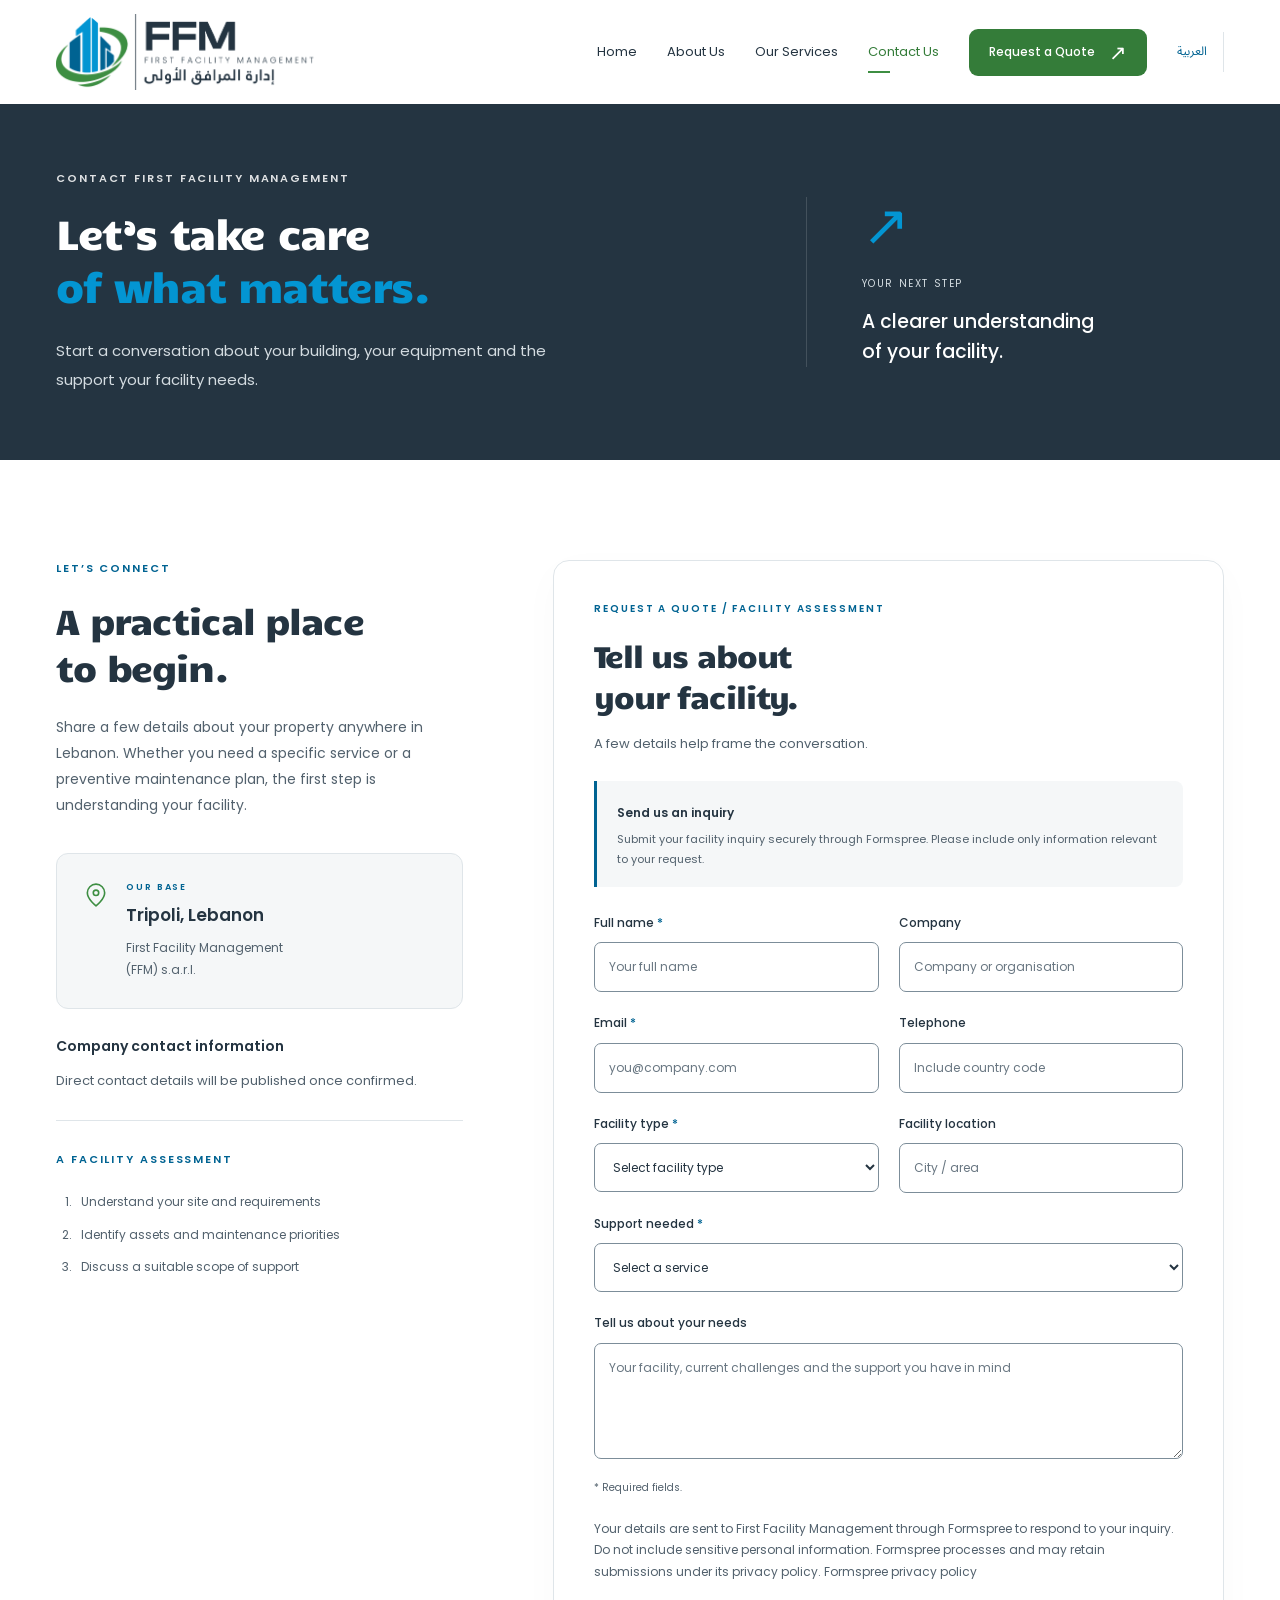
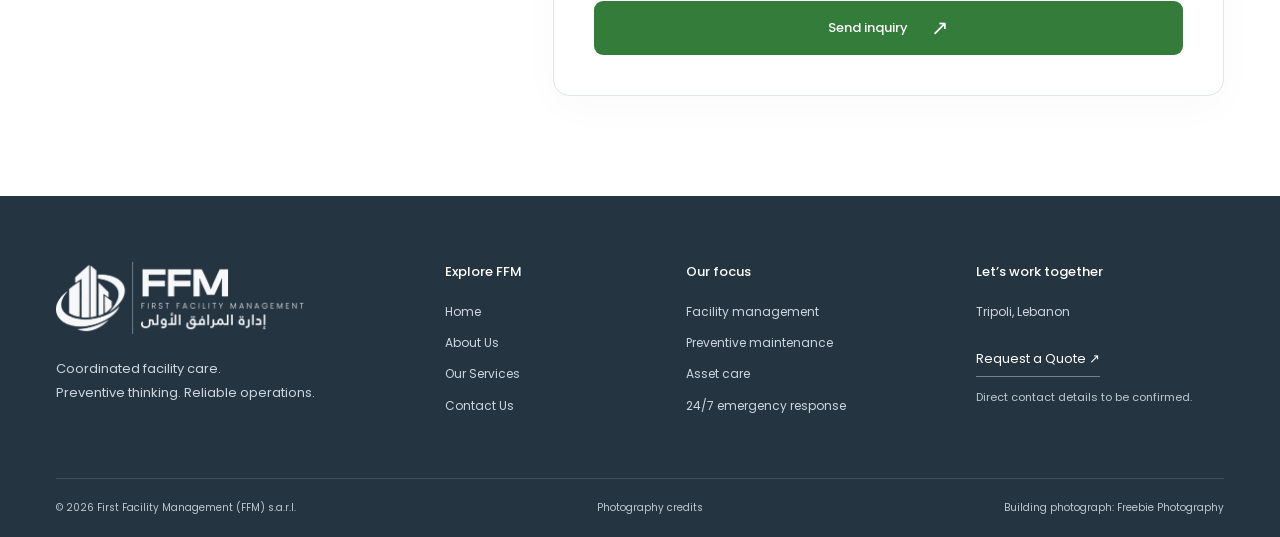
==== commit 9d9815a1: "Integrate Formspree inquiry form" ====
--- a/en/contact/index.html
+++ b/en/contact/index.html
@@ -1,8 +1,8 @@
 <!doctype html>
 <html lang="en" dir="ltr">
-<head><meta charset="UTF-8"><meta name="robots" content="noindex, nofollow, noarchive, noimageindex"><meta name="referrer" content="strict-origin-when-cross-origin"><meta http-equiv="Content-Security-Policy" content="default-src &#x27;none&#x27;; script-src &#x27;self&#x27; &#x27;sha256-ByNAc7vwTUI48RlP5/FOjQwm9kF1cXlcR42fUBdoius=&#x27; &#x27;sha256-IPCyXHOtfHx+lLaTHXvNApfLoQvkt0USBWjpABNQolk=&#x27; &#x27;sha256-KcLjpzPrXaC/90I0AnruU0Eg3U4C7017naidCH8Jn4w=&#x27; &#x27;sha256-QOn9Ll6CFoG+Bojv82BhRPxwMXw09pEdeHXZo+hRp00=&#x27; &#x27;sha256-X3HQGn8QXqvT7s4En+KaB195YepJVI7jg8d+Mjn8XVg=&#x27; &#x27;sha256-ZquLlb3VOGJIEPTYeCkK6D+r+b+BxRraUX3EFlGXvEA=&#x27; &#x27;sha256-oX+Po2NcwiCqyCruaH6kAVNzxfhDzzntPPLS+1Vaqjw=&#x27; &#x27;sha256-xtF+/rzwoTB33/N98cSfNZNFbw5Nmln5uhcgIHfJbFg=&#x27; &#x27;sha256-18t6ZNDaaEMp1JjkaYKXuNoH1evKsOM5sc8Bfl//blQ=&#x27; &#x27;sha256-/x7W7R75k8Roq0WaVRQX9blP4OufE5xbAdzklGxsgpw=&#x27;; style-src &#x27;self&#x27;; img-src &#x27;self&#x27;; font-src &#x27;self&#x27;; connect-src &#x27;none&#x27;; base-uri &#x27;none&#x27;; object-src &#x27;none&#x27;; form-action &#x27;none&#x27;; upgrade-insecure-requests"><meta name="viewport" content="width=device-width,initial-scale=1"><title>Contact First Facility Management | FFM Lebanon</title><meta name="description" content="Discuss facility management, building maintenance or a facility assessment anywhere in Lebanon with First Facility Management (FFM), based in Tripoli."><link rel="stylesheet" href="../../site.118ea492048d.css"><link rel="canonical" href="https://www.ffm-lb.com/en/contact/"><link rel="alternate" hreflang="en" href="https://www.ffm-lb.com/en/contact/"><link rel="alternate" hreflang="ar" href="https://www.ffm-lb.com/ar/contact/"><meta property="og:type" content="website"><meta property="og:title" content="Contact First Facility Management | FFM Lebanon"><meta property="og:description" content="Discuss facility management, building maintenance or a facility assessment anywhere in Lebanon with First Facility Management (FFM), based in Tripoli."><meta property="og:url" content="https://samad006.github.io/ffm-staging/en/contact/"><meta property="og:site_name" content="First Facility Management"><meta property="og:image" content="https://samad006.github.io/ffm-staging/assets/logo.a1af8da19d7b.png"><meta property="og:locale" content="en_LB"><link rel="icon" type="image/png" sizes="192x192" href="../../assets/favicon.png"><script type="application/ld+json">{"@context":"https://schema.org","@graph":[{"@type":"Organization","@id":"https://www.ffm-lb.com/#organization","name":"First Facility Management","alternateName":["إدارة المرافق الأولى","FFM"],"url":"https://www.ffm-lb.com/","logo":{"@type":"ImageObject","url":"https://www.ffm-lb.com/assets/logo.a1af8da19d7b.png"},"address":{"@type":"PostalAddress","addressLocality":"Tripoli","addressCountry":"LB"},"areaServed":{"@type":"Country","name":"Lebanon"},"hasOfferCatalog":{"@type":"OfferCatalog","name":"Facility management services","itemListElement":[{"@type":"Offer","itemOffered":{"@type":"Service","name":"Cleaning & Housekeeping","provider":{"@id":"https://www.ffm-lb.com/#organization"},"areaServed":{"@type":"Country","name":"Lebanon"}}},{"@type":"Offer","itemOffered":{"@type":"Service","name":"HVAC & Air-Conditioning","provider":{"@id":"https://www.ffm-lb.com/#organization"},"areaServed":{"@type":"Country","name":"Lebanon"}}},{"@type":"Offer","itemOffered":{"@type":"Service","name":"Building Maintenance & Civil Repairs","provider":{"@id":"https://www.ffm-lb.com/#organization"},"areaServed":{"@type":"Country","name":"Lebanon"}}},{"@type":"Offer","itemOffered":{"@type":"Service","name":"Security Services","provider":{"@id":"https://www.ffm-lb.com/#organization"},"areaServed":{"@type":"Country","name":"Lebanon"}}},{"@type":"Offer","itemOffered":{"@type":"Service","name":"Landscaping","provider":{"@id":"https://www.ffm-lb.com/#organization"},"areaServed":{"@type":"Country","name":"Lebanon"}}},{"@type":"Offer","itemOffered":{"@type":"Service","name":"Electrical Systems","provider":{"@id":"https://www.ffm-lb.com/#organization"},"areaServed":{"@type":"Country","name":"Lebanon"}}},{"@type":"Offer","itemOffered":{"@type":"Service","name":"Plumbing","provider":{"@id":"https://www.ffm-lb.com/#organization"},"areaServed":{"@type":"Country","name":"Lebanon"}}},{"@type":"Offer","itemOffered":{"@type":"Service","name":"Fire, Safety & Waste Management","provider":{"@id":"https://www.ffm-lb.com/#organization"},"areaServed":{"@type":"Country","name":"Lebanon"}}}]}},{"@type":"WebSite","@id":"https://www.ffm-lb.com/#website","url":"https://www.ffm-lb.com/","name":"First Facility Management","alternateName":["FFM","إدارة المرافق الأولى"],"inLanguage":["en","ar"],"publisher":{"@id":"https://www.ffm-lb.com/#organization"}},{"@type":"WebPage","@id":"https://www.ffm-lb.com/en/contact/#webpage","url":"https://www.ffm-lb.com/en/contact/","name":"Contact First Facility Management | FFM Lebanon","inLanguage":"en","isPartOf":{"@id":"https://www.ffm-lb.com/#website"},"about":{"@id":"https://www.ffm-lb.com/#organization"}}]}</script><script>document.documentElement.classList.add('js');</script><link rel="preload" as="font" type="font/woff2" crossorigin href="../../assets/Poppins-Regular.4e0089bafe3d.woff2"><link rel="preload" as="font" type="font/woff2" crossorigin href="../../assets/Candal.c8b5ec3eb2c2.woff2"></head>
+<head><meta charset="UTF-8"><meta name="robots" content="noindex, nofollow, noarchive, noimageindex"><meta name="referrer" content="strict-origin-when-cross-origin"><meta http-equiv="Content-Security-Policy" content="default-src &#x27;none&#x27;; script-src &#x27;self&#x27; &#x27;sha256-ByNAc7vwTUI48RlP5/FOjQwm9kF1cXlcR42fUBdoius=&#x27; &#x27;sha256-IPCyXHOtfHx+lLaTHXvNApfLoQvkt0USBWjpABNQolk=&#x27; &#x27;sha256-KcLjpzPrXaC/90I0AnruU0Eg3U4C7017naidCH8Jn4w=&#x27; &#x27;sha256-QOn9Ll6CFoG+Bojv82BhRPxwMXw09pEdeHXZo+hRp00=&#x27; &#x27;sha256-X3HQGn8QXqvT7s4En+KaB195YepJVI7jg8d+Mjn8XVg=&#x27; &#x27;sha256-ZquLlb3VOGJIEPTYeCkK6D+r+b+BxRraUX3EFlGXvEA=&#x27; &#x27;sha256-oX+Po2NcwiCqyCruaH6kAVNzxfhDzzntPPLS+1Vaqjw=&#x27; &#x27;sha256-xtF+/rzwoTB33/N98cSfNZNFbw5Nmln5uhcgIHfJbFg=&#x27; &#x27;sha256-18t6ZNDaaEMp1JjkaYKXuNoH1evKsOM5sc8Bfl//blQ=&#x27; &#x27;sha256-/x7W7R75k8Roq0WaVRQX9blP4OufE5xbAdzklGxsgpw=&#x27;; style-src &#x27;self&#x27;; img-src &#x27;self&#x27;; font-src &#x27;self&#x27;; connect-src https://formspree.io/f/mvkzyvre; base-uri &#x27;none&#x27;; object-src &#x27;none&#x27;; form-action &#x27;none&#x27;; upgrade-insecure-requests"><meta name="viewport" content="width=device-width,initial-scale=1"><title>Contact First Facility Management | FFM Lebanon</title><meta name="description" content="Discuss facility management, building maintenance or a facility assessment anywhere in Lebanon with First Facility Management (FFM), based in Tripoli."><link rel="stylesheet" href="../../site.118ea492048d.css"><link rel="canonical" href="https://www.ffm-lb.com/en/contact/"><link rel="alternate" hreflang="en" href="https://www.ffm-lb.com/en/contact/"><link rel="alternate" hreflang="ar" href="https://www.ffm-lb.com/ar/contact/"><meta property="og:type" content="website"><meta property="og:title" content="Contact First Facility Management | FFM Lebanon"><meta property="og:description" content="Discuss facility management, building maintenance or a facility assessment anywhere in Lebanon with First Facility Management (FFM), based in Tripoli."><meta property="og:url" content="https://samad006.github.io/ffm-staging/en/contact/"><meta property="og:site_name" content="First Facility Management"><meta property="og:image" content="https://samad006.github.io/ffm-staging/assets/logo.a1af8da19d7b.png"><meta property="og:locale" content="en_LB"><link rel="icon" type="image/png" sizes="192x192" href="../../assets/favicon.png"><script type="application/ld+json">{"@context":"https://schema.org","@graph":[{"@type":"Organization","@id":"https://www.ffm-lb.com/#organization","name":"First Facility Management","alternateName":["إدارة المرافق الأولى","FFM"],"url":"https://www.ffm-lb.com/","logo":{"@type":"ImageObject","url":"https://www.ffm-lb.com/assets/logo.a1af8da19d7b.png"},"address":{"@type":"PostalAddress","addressLocality":"Tripoli","addressCountry":"LB"},"areaServed":{"@type":"Country","name":"Lebanon"},"hasOfferCatalog":{"@type":"OfferCatalog","name":"Facility management services","itemListElement":[{"@type":"Offer","itemOffered":{"@type":"Service","name":"Cleaning & Housekeeping","provider":{"@id":"https://www.ffm-lb.com/#organization"},"areaServed":{"@type":"Country","name":"Lebanon"}}},{"@type":"Offer","itemOffered":{"@type":"Service","name":"HVAC & Air-Conditioning","provider":{"@id":"https://www.ffm-lb.com/#organization"},"areaServed":{"@type":"Country","name":"Lebanon"}}},{"@type":"Offer","itemOffered":{"@type":"Service","name":"Building Maintenance & Civil Repairs","provider":{"@id":"https://www.ffm-lb.com/#organization"},"areaServed":{"@type":"Country","name":"Lebanon"}}},{"@type":"Offer","itemOffered":{"@type":"Service","name":"Security Services","provider":{"@id":"https://www.ffm-lb.com/#organization"},"areaServed":{"@type":"Country","name":"Lebanon"}}},{"@type":"Offer","itemOffered":{"@type":"Service","name":"Landscaping","provider":{"@id":"https://www.ffm-lb.com/#organization"},"areaServed":{"@type":"Country","name":"Lebanon"}}},{"@type":"Offer","itemOffered":{"@type":"Service","name":"Electrical Systems","provider":{"@id":"https://www.ffm-lb.com/#organization"},"areaServed":{"@type":"Country","name":"Lebanon"}}},{"@type":"Offer","itemOffered":{"@type":"Service","name":"Plumbing","provider":{"@id":"https://www.ffm-lb.com/#organization"},"areaServed":{"@type":"Country","name":"Lebanon"}}},{"@type":"Offer","itemOffered":{"@type":"Service","name":"Fire, Safety & Waste Management","provider":{"@id":"https://www.ffm-lb.com/#organization"},"areaServed":{"@type":"Country","name":"Lebanon"}}}]}},{"@type":"WebSite","@id":"https://www.ffm-lb.com/#website","url":"https://www.ffm-lb.com/","name":"First Facility Management","alternateName":["FFM","إدارة المرافق الأولى"],"inLanguage":["en","ar"],"publisher":{"@id":"https://www.ffm-lb.com/#organization"}},{"@type":"WebPage","@id":"https://www.ffm-lb.com/en/contact/#webpage","url":"https://www.ffm-lb.com/en/contact/","name":"Contact First Facility Management | FFM Lebanon","inLanguage":"en","isPartOf":{"@id":"https://www.ffm-lb.com/#website"},"about":{"@id":"https://www.ffm-lb.com/#organization"}}]}</script><script>document.documentElement.classList.add('js');</script><link rel="preload" as="font" type="font/woff2" crossorigin href="../../assets/Poppins-Regular.4e0089bafe3d.woff2"><link rel="preload" as="font" type="font/woff2" crossorigin href="../../assets/Candal.c8b5ec3eb2c2.woff2"></head>
 <body class="inner-page contact-page"><a class="skip" href="#main">Skip to content</a><header class="header"><div class="wrap nav-wrap"><a class="brand" href="../" aria-label="First Facility Management home"><picture class="optimized-picture"><source type="image/webp" srcset="../../assets/logo.d8a178bd3ba6.webp"><img src="../../assets/logo.a1af8da19d7b.png" alt="FFM — First Facility Management" width="1067" height="308" decoding="async"></picture></a><button type="button" class="menu-toggle" hidden aria-label="Open navigation" data-close-label="Close navigation" aria-expanded="false" aria-controls="navigation"><span></span><span></span></button><nav id="navigation" aria-label="Main navigation"><a href="../">Home</a><a href="../about/">About Us</a><a href="../services/">Our Services</a><a href="./" class="active" aria-current="page">Contact Us</a><a class="button compact" href="./#enquiry">Request a Quote <span class="direction-arrow" aria-hidden="true">↗</span></a><a class="language-switch" href="../../ar/contact/" lang="ar" dir="rtl" aria-label="Switch to Arabic" data-language-switch>العربية</a></nav></div></header><main id="main" tabindex="-1">
 <section class="page-hero contact-hero"><div class="wrap contact-hero-grid"><div><p class="eyebrow light">CONTACT FIRST FACILITY MANAGEMENT</p><h1>Let’s take care<br><span>of what matters.</span></h1><p>Start a conversation about your building, your equipment and the support your facility needs.</p></div><div class="contact-hero-aside"><span class="contact-mark" aria-hidden="true">↗</span><p>YOUR NEXT STEP</p><strong>A clearer understanding<br>of your facility.</strong></div></div></section>
-<section class="section wrap contact-grid"><aside class="contact-information"><p class="eyebrow">LET’S CONNECT</p><h2>A practical place<br>to begin.</h2><p>Share a few details about your property anywhere in Lebanon. Whether you need a specific service or a preventive maintenance plan, the first step is understanding your facility.</p><div class="location-card"><svg class="icon" viewbox="0 0 24 24" aria-hidden="true"><path d="M20 10c0 6-8 12-8 12S4 16 4 10a8 8 0 1 1 16 0Z"/><circle cx="12" cy="10" r="2.5"/></svg><div><p class="eyebrow">OUR BASE</p><h3>Tripoli, Lebanon</h3><p>First Facility Management<br>(FFM) s.a.r.l.</p></div></div><div class="contact-details"><h3>Company contact information</h3><p>Direct contact details will be published once confirmed.</p></div><div class="contact-next"><p class="eyebrow">A FACILITY ASSESSMENT</p><ol><li>Understand your site and requirements</li><li>Identify assets and maintenance priorities</li><li>Discuss a suitable scope of support</li></ol></div></aside><div class="enquiry-card" id="enquiry"><p class="eyebrow">REQUEST A QUOTE / FACILITY ASSESSMENT</p><h2>Tell us about<br>your facility.</h2><p class="form-intro">A few details help frame the conversation.</p><div class="form-preview-note" id="form-disclosure"><strong>Online enquiries are not available yet</strong><p>This form is currently unavailable. Information entered here is not sent or saved.</p></div><noscript><p>The interactive form requires JavaScript. No information is submitted when it is unavailable.</p></noscript><form id="assessment-form" data-required-message="Please complete this field." data-email-message="Please enter a valid email address." data-length-message="Please shorten this entry to the allowed length." data-integration="disabled" data-form-messages="{&quot;demo_title&quot;: &quot;Local demonstration — no emails sent&quot;, &quot;demo_note&quot;: &quot;Use fictional details only. This local test service does not send email or save your inquiry.&quot;, &quot;submit&quot;: &quot;Send inquiry&quot;, &quot;required_note&quot;: &quot;* Required fields.&quot;, &quot;privacy&quot;: &quot;Your inquiry details are used only to respond to your request. Do not include sensitive personal information. Production submission is disabled pending hosting and delivery approval.&quot;, &quot;nojs&quot;: &quot;The interactive form requires JavaScript. No information is submitted when it is unavailable.&quot;, &quot;connecting&quot;: &quot;Connecting to the local test service…&quot;, &quot;ready&quot;: &quot;Ready for a local test. No email will be sent.&quot;, &quot;sending&quot;: &quot;Submitting your inquiry… Please wait.&quot;, &quot;success&quot;: &quot;The local test service accepted your inquiry. No email was sent.&quot;, &quot;reference&quot;: &quot;Reference:&quot;, &quot;accepted&quot;: &quot;Test inquiry accepted&quot;, &quot;validation_summary&quot;: &quot;Please check the following fields:&quot;, &quot;required&quot;: &quot;Please complete this field.&quot;, &quot;email&quot;: &quot;Please enter a valid email address.&quot;, &quot;too_long&quot;: &quot;Please shorten this entry to the allowed length.&quot;, &quot;invalid&quot;: &quot;Please check this value.&quot;, &quot;phone&quot;: &quot;Use a telephone number with country code, digits and standard separators.&quot;, &quot;network_error&quot;: &quot;We could not confirm acceptance because the connection was interrupted. Your details are still here. Retry without changing them to avoid duplicate submissions.&quot;, &quot;unavailable&quot;: &quot;The inquiry service is unavailable. Your details have not been cleared. Please reload or try again later.&quot;, &quot;delivery_failed&quot;: &quot;The delivery service did not confirm acceptance. Your details are still here; please try again later.&quot;, &quot;rate_limited&quot;: &quot;Too many attempts. Please wait 10 minutes before trying again.&quot;, &quot;too_fast&quot;: &quot;Please wait a moment, then try again.&quot;, &quot;rejected&quot;: &quot;We could not accept this request. Please check the form or try again later.&quot;, &quot;processing&quot;: &quot;This inquiry is still being processed. Wait a moment and retry without changing your details.&quot;, &quot;changed_request&quot;: &quot;This attempt no longer matches the original inquiry. Reload the page before starting a new request.&quot;, &quot;session_expired&quot;: &quot;Your form session expired. Please reload the page and try again.&quot;, &quot;invalid_request&quot;: &quot;We could not process this request. Please reload the page.&quot;, &quot;too_large&quot;: &quot;This request is too large. Please shorten your message.&quot;, &quot;field_name&quot;: &quot;Full name&quot;, &quot;field_company&quot;: &quot;Company&quot;, &quot;field_email&quot;: &quot;Email&quot;, &quot;field_phone&quot;: &quot;Telephone&quot;, &quot;field_facility&quot;: &quot;Facility type&quot;, &quot;field_location&quot;: &quot;Facility location&quot;, &quot;field_service&quot;: &quot;Support needed&quot;, &quot;field_message&quot;: &quot;Details&quot;, &quot;production_success&quot;: &quot;Your inquiry has been accepted for email delivery. Thank you for contacting First Facility Management.&quot;, &quot;disclosure_title&quot;: &quot;Online enquiries are not available yet&quot;, &quot;disclosure_note&quot;: &quot;This form is currently unavailable. Information entered here is not sent or saved.&quot;}" aria-describedby="form-disclosure form-privacy"><div id="form-errors" class="form-feedback" role="alert" tabindex="-1" hidden></div><div class="form-trap" aria-hidden="true"><label>Website<input name="website" tabindex="-1" autocomplete="off" maxlength="200"></label></div><div class="form-row"><label>Full name <span>*</span><input id="enquiry-name" name="name" dir="auto" maxlength="120" autocomplete="name" placeholder="Your full name" required></label><label>Company<input id="enquiry-company" name="company" dir="auto" maxlength="180" autocomplete="organization" placeholder="Company or organisation"></label></div><div class="form-row"><label>Email <span>*</span><input id="enquiry-email" name="email" dir="ltr" maxlength="254" type="email" autocomplete="email" placeholder="you@company.com" required></label><label>Telephone<input id="enquiry-phone" name="phone" dir="ltr" maxlength="40" type="tel" autocomplete="tel" placeholder="Include country code"></label></div><div class="form-row"><label>Facility type <span>*</span><select id="enquiry-facility" name="facility" required><option value="">Select facility type</option><option value="commercial">Commercial building / office</option><option value="residential">Residential complex</option><option value="hospitality">Hotel / hospitality</option><option value="industrial">Industrial facility</option><option value="other">Other</option></select></label><label>Facility location<input id="enquiry-location" name="location" dir="auto" maxlength="180" placeholder="City / area"></label></div><label>Support needed <span>*</span><select id="enquiry-service" name="service" required><option value="">Select a service</option><option value="assessment">Initial facility assessment</option><option value="preventive">Preventive maintenance plan</option><option value="multiple">Multiple facility services</option><option value="cleaning">Cleaning & Housekeeping</option><option value="hvac">HVAC & Air-Conditioning</option><option value="building">Building Maintenance & Civil Repairs</option><option value="security">Security Services</option><option value="landscaping">Landscaping</option><option value="electrical">Electrical Systems</option><option value="plumbing">Plumbing</option><option value="fire-safety">Fire, Safety & Waste Management</option></select></label><label>Tell us about your needs<textarea id="enquiry-message" name="message" dir="auto" maxlength="3000" rows="4" placeholder="Your facility, current challenges and the support you have in mind"></textarea></label><p class="required-note">* Required fields.</p><p id="form-privacy" class="form-privacy">Your inquiry details are used only to respond to your request. Do not include sensitive personal information. Production submission is disabled pending hosting and delivery approval.</p><p id="form-status" class="form-feedback" role="status" aria-live="polite" aria-atomic="true" tabindex="-1"></p><button class="button" type="submit" disabled aria-describedby="form-disclosure">Send enquiry — unavailable <span class="direction-arrow" aria-hidden="true">↗</span></button></form></div></section>
+<section class="section wrap contact-grid"><aside class="contact-information"><p class="eyebrow">LET’S CONNECT</p><h2>A practical place<br>to begin.</h2><p>Share a few details about your property anywhere in Lebanon. Whether you need a specific service or a preventive maintenance plan, the first step is understanding your facility.</p><div class="location-card"><svg class="icon" viewbox="0 0 24 24" aria-hidden="true"><path d="M20 10c0 6-8 12-8 12S4 16 4 10a8 8 0 1 1 16 0Z"/><circle cx="12" cy="10" r="2.5"/></svg><div><p class="eyebrow">OUR BASE</p><h3>Tripoli, Lebanon</h3><p>First Facility Management<br>(FFM) s.a.r.l.</p></div></div><div class="contact-details"><h3>Company contact information</h3><p>Direct contact details will be published once confirmed.</p></div><div class="contact-next"><p class="eyebrow">A FACILITY ASSESSMENT</p><ol><li>Understand your site and requirements</li><li>Identify assets and maintenance priorities</li><li>Discuss a suitable scope of support</li></ol></div></aside><div class="enquiry-card" id="enquiry"><p class="eyebrow">REQUEST A QUOTE / FACILITY ASSESSMENT</p><h2>Tell us about<br>your facility.</h2><p class="form-intro">A few details help frame the conversation.</p><div class="form-preview-note" id="form-disclosure"><strong>Send us an inquiry</strong><p>Submit your facility inquiry securely through Formspree. Please include only information relevant to your request.</p></div><noscript><p>The interactive form requires JavaScript. No information is submitted when it is unavailable.</p></noscript><form id="assessment-form" data-required-message="Please complete this field." data-email-message="Please enter a valid email address." data-length-message="Please shorten this entry to the allowed length." data-integration="formspree" method="post" action="https://formspree.io/f/mvkzyvre" data-form-messages="{&quot;submit&quot;: &quot;Send inquiry&quot;, &quot;required_note&quot;: &quot;* Required fields.&quot;, &quot;nojs&quot;: &quot;The interactive form requires JavaScript. No information is submitted when it is unavailable.&quot;, &quot;sending&quot;: &quot;Submitting your inquiry… Please wait.&quot;, &quot;validation_summary&quot;: &quot;Please check the following fields:&quot;, &quot;required&quot;: &quot;Please complete this field.&quot;, &quot;email&quot;: &quot;Please enter a valid email address.&quot;, &quot;too_long&quot;: &quot;Please shorten this entry to the allowed length.&quot;, &quot;invalid&quot;: &quot;Please check this value.&quot;, &quot;phone&quot;: &quot;Use a telephone number with country code, digits and standard separators.&quot;, &quot;too_fast&quot;: &quot;Please wait a moment, then try again.&quot;, &quot;rejected&quot;: &quot;We could not accept this request. Please check the form or try again later.&quot;, &quot;field_name&quot;: &quot;Full name&quot;, &quot;field_company&quot;: &quot;Company&quot;, &quot;field_email&quot;: &quot;Email&quot;, &quot;field_phone&quot;: &quot;Telephone&quot;, &quot;field_facility&quot;: &quot;Facility type&quot;, &quot;field_location&quot;: &quot;Facility location&quot;, &quot;field_service&quot;: &quot;Support needed&quot;, &quot;field_message&quot;: &quot;Details&quot;, &quot;disclosure_title&quot;: &quot;Send us an inquiry&quot;, &quot;disclosure_note&quot;: &quot;Submit your facility inquiry securely through Formspree. Please include only information relevant to your request.&quot;, &quot;privacy&quot;: &quot;Your details are sent to First Facility Management through Formspree to respond to your inquiry. Do not include sensitive personal information. Formspree processes and may retain submissions under its privacy policy.&quot;, &quot;privacy_link&quot;: &quot;Formspree privacy policy&quot;, &quot;success&quot;: &quot;Thank you. Your inquiry has been accepted. First Facility Management will review your request.&quot;, &quot;accepted&quot;: &quot;Inquiry accepted&quot;, &quot;recently_sent&quot;: &quot;An inquiry was already accepted in this browser tab recently. Please wait 10 minutes, then reload before sending another to avoid duplicates.&quot;, &quot;network_error&quot;: &quot;We could not confirm acceptance because the connection was interrupted or timed out. Your details are still here. Please wait and check before retrying; resending may create a duplicate.&quot;, &quot;unconfirmed&quot;: &quot;The service did not return a valid acceptance confirmation. Your details are still here. Please check before retrying; resending may create a duplicate.&quot;, &quot;unavailable&quot;: &quot;The inquiry service could not accept your request. Your details are still here. Please try again later.&quot;, &quot;rate_limited&quot;: &quot;The inquiry service is receiving too many requests or has reached a limit. Please wait and try again later.&quot;}" aria-describedby="form-disclosure form-privacy"><div id="form-errors" class="form-feedback" role="alert" tabindex="-1" hidden></div><div class="form-trap" aria-hidden="true"><label>Website<input name="_gotcha" tabindex="-1" autocomplete="off" maxlength="200"></label></div><div class="form-row"><label>Full name <span>*</span><input id="enquiry-name" name="name" dir="auto" maxlength="120" autocomplete="name" placeholder="Your full name" required></label><label>Company<input id="enquiry-company" name="company" dir="auto" maxlength="180" autocomplete="organization" placeholder="Company or organisation"></label></div><div class="form-row"><label>Email <span>*</span><input id="enquiry-email" name="email" dir="ltr" maxlength="254" type="email" autocomplete="email" placeholder="you@company.com" required></label><label>Telephone<input id="enquiry-phone" name="phone" dir="ltr" maxlength="40" type="tel" autocomplete="tel" placeholder="Include country code"></label></div><div class="form-row"><label>Facility type <span>*</span><select id="enquiry-facility" name="facility" required><option value="">Select facility type</option><option value="commercial">Commercial building / office</option><option value="residential">Residential complex</option><option value="hospitality">Hotel / hospitality</option><option value="industrial">Industrial facility</option><option value="other">Other</option></select></label><label>Facility location<input id="enquiry-location" name="location" dir="auto" maxlength="180" placeholder="City / area"></label></div><label>Support needed <span>*</span><select id="enquiry-service" name="service" required><option value="">Select a service</option><option value="assessment">Initial facility assessment</option><option value="preventive">Preventive maintenance plan</option><option value="multiple">Multiple facility services</option><option value="cleaning">Cleaning & Housekeeping</option><option value="hvac">HVAC & Air-Conditioning</option><option value="building">Building Maintenance & Civil Repairs</option><option value="security">Security Services</option><option value="landscaping">Landscaping</option><option value="electrical">Electrical Systems</option><option value="plumbing">Plumbing</option><option value="fire-safety">Fire, Safety & Waste Management</option></select></label><label>Tell us about your needs<textarea id="enquiry-message" name="message" dir="auto" maxlength="3000" rows="4" placeholder="Your facility, current challenges and the support you have in mind"></textarea></label><p class="required-note">* Required fields.</p><p id="form-privacy" class="form-privacy">Your details are sent to First Facility Management through Formspree to respond to your inquiry. Do not include sensitive personal information. Formspree processes and may retain submissions under its privacy policy. <a href="https://formspree.io/legal/privacy-policy/" rel="external">Formspree privacy policy</a></p><p id="form-status" class="form-feedback" role="status" aria-live="polite" aria-atomic="true" tabindex="-1"></p><button class="button" type="submit" disabled aria-describedby="form-disclosure">Send inquiry <span class="direction-arrow" aria-hidden="true">↗</span></button></form></div></section>
 </main><footer><div class="wrap"><div class="footer-grid"><div class="footer-brand"><a href="../" aria-label="First Facility Management home"><picture class="optimized-picture"><source type="image/webp" srcset="../../assets/logo-white.f82beeea6bad.webp"><img src="../../assets/logo-white.808cdcf06591.png" alt="FFM — First Facility Management" width="1012" height="293" decoding="async"></picture></a><p>Coordinated facility care.<br>Preventive thinking. Reliable operations.</p></div><div><h3>Explore FFM</h3><a href="../">Home</a><a href="../about/">About Us</a><a href="../services/">Our Services</a><a href="./">Contact Us</a></div><div><h3>Our focus</h3><span>Facility management</span><span>Preventive maintenance</span><span>Asset care</span><span>24/7 emergency response</span></div><div><h3>Let’s work together</h3><span>Tripoli, Lebanon</span><a class="footer-cta" href="./#enquiry">Request a Quote ↗</a><p class="contact-note">Direct contact details to be confirmed.</p></div></div><div class="footer-bottom"><p>© 2026 First Facility Management (FFM) s.a.r.l.</p><a href="../../assets/IMAGE-CREDITS.txt">Photography credits</a><a href="https://freebie.photography/office/slides/office_block.htm">Building photograph: Freebie Photography</a></div></div></footer>
-<script src="../../app.12c803af4e35.js" defer></script><script src="../../form.774b6dfcb8f4.js" defer></script></body></html>
+<script src="../../app.12c803af4e35.js" defer></script><script src="../../formspree.8d57a6ff6df4.js" defer></script></body></html>
